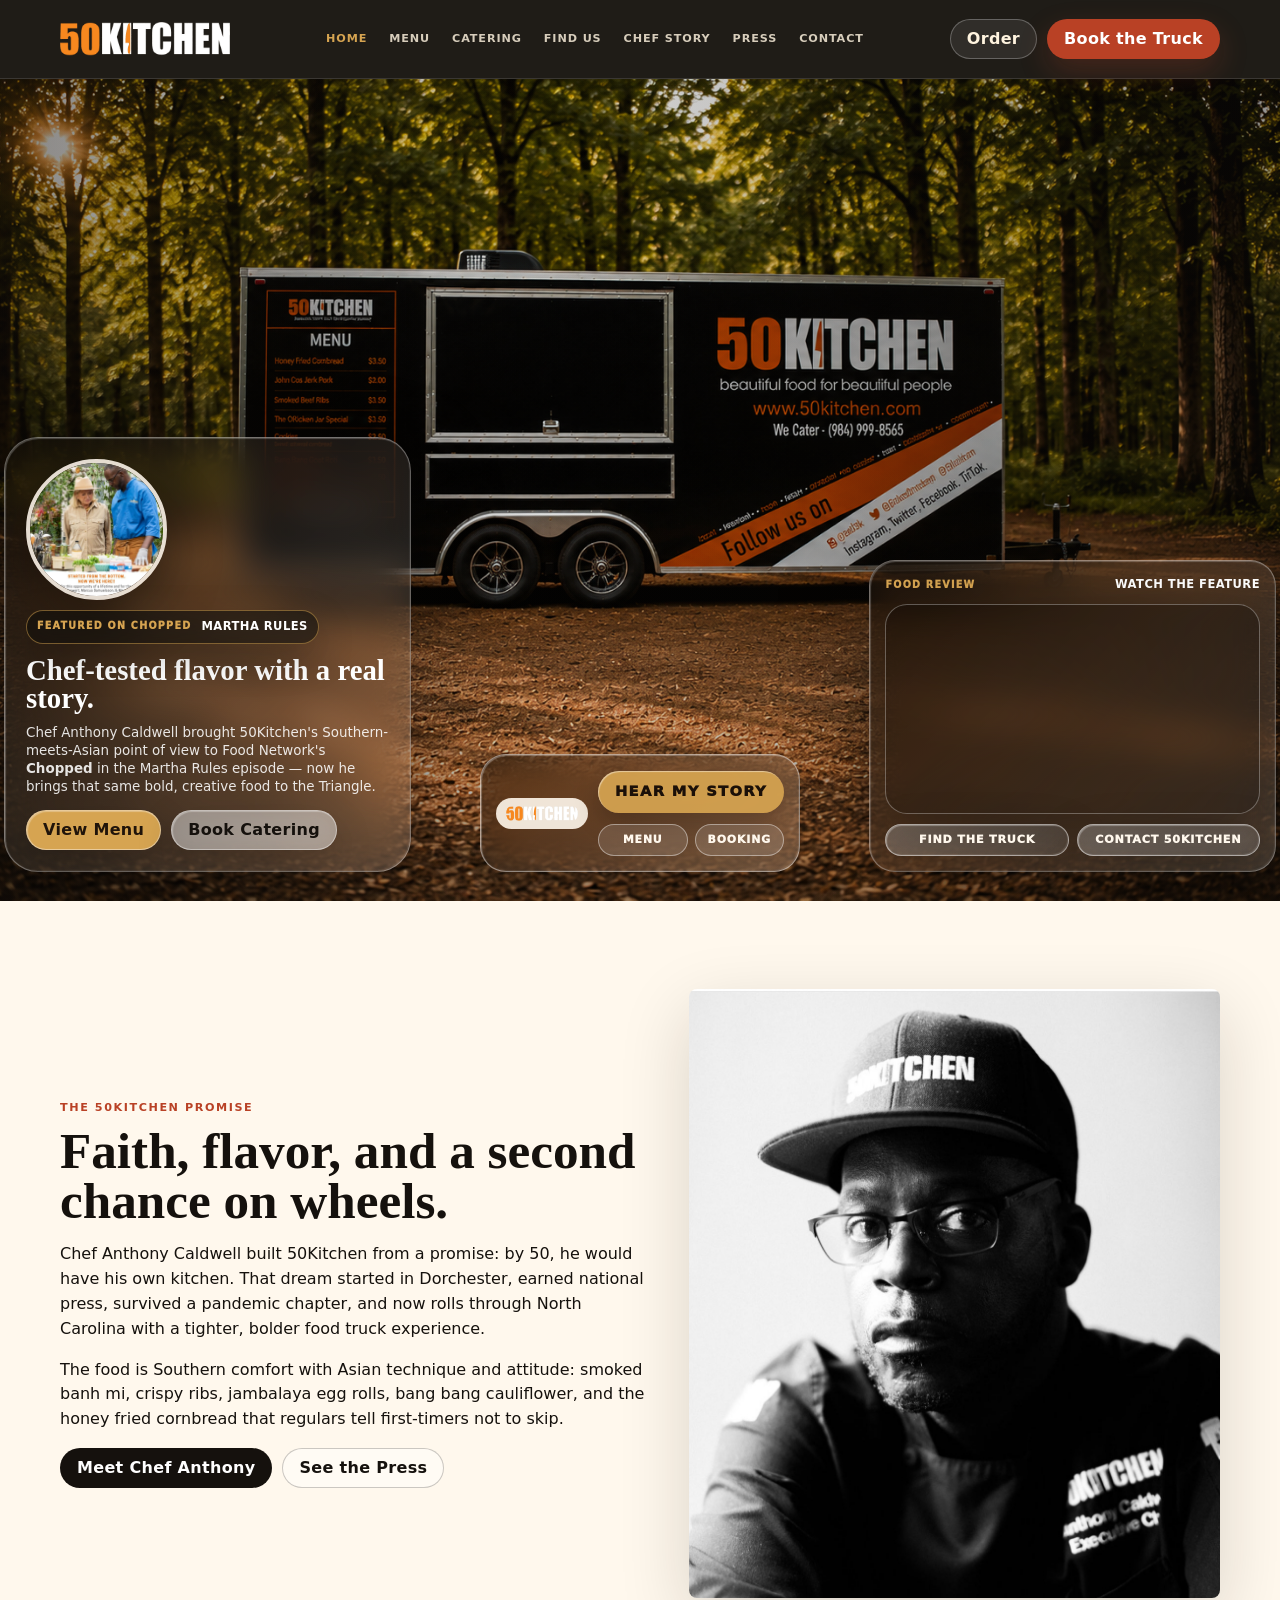
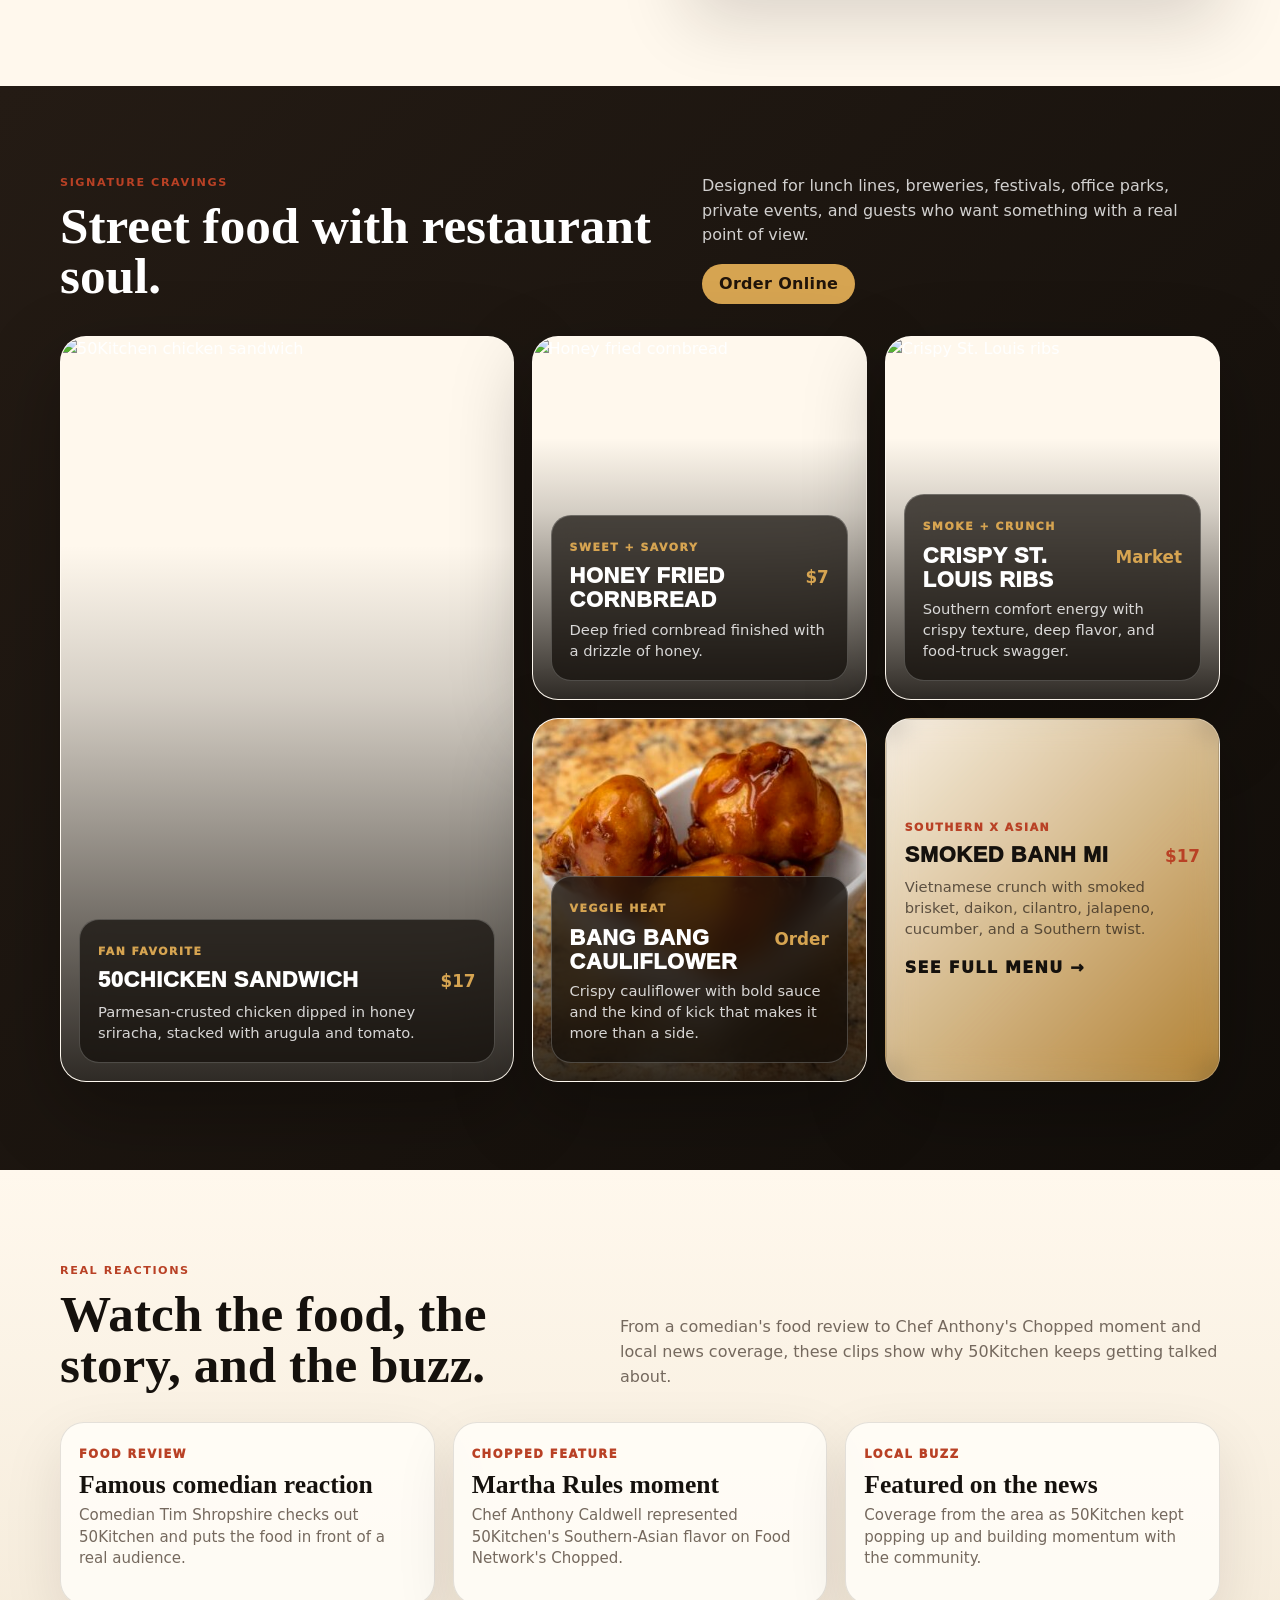
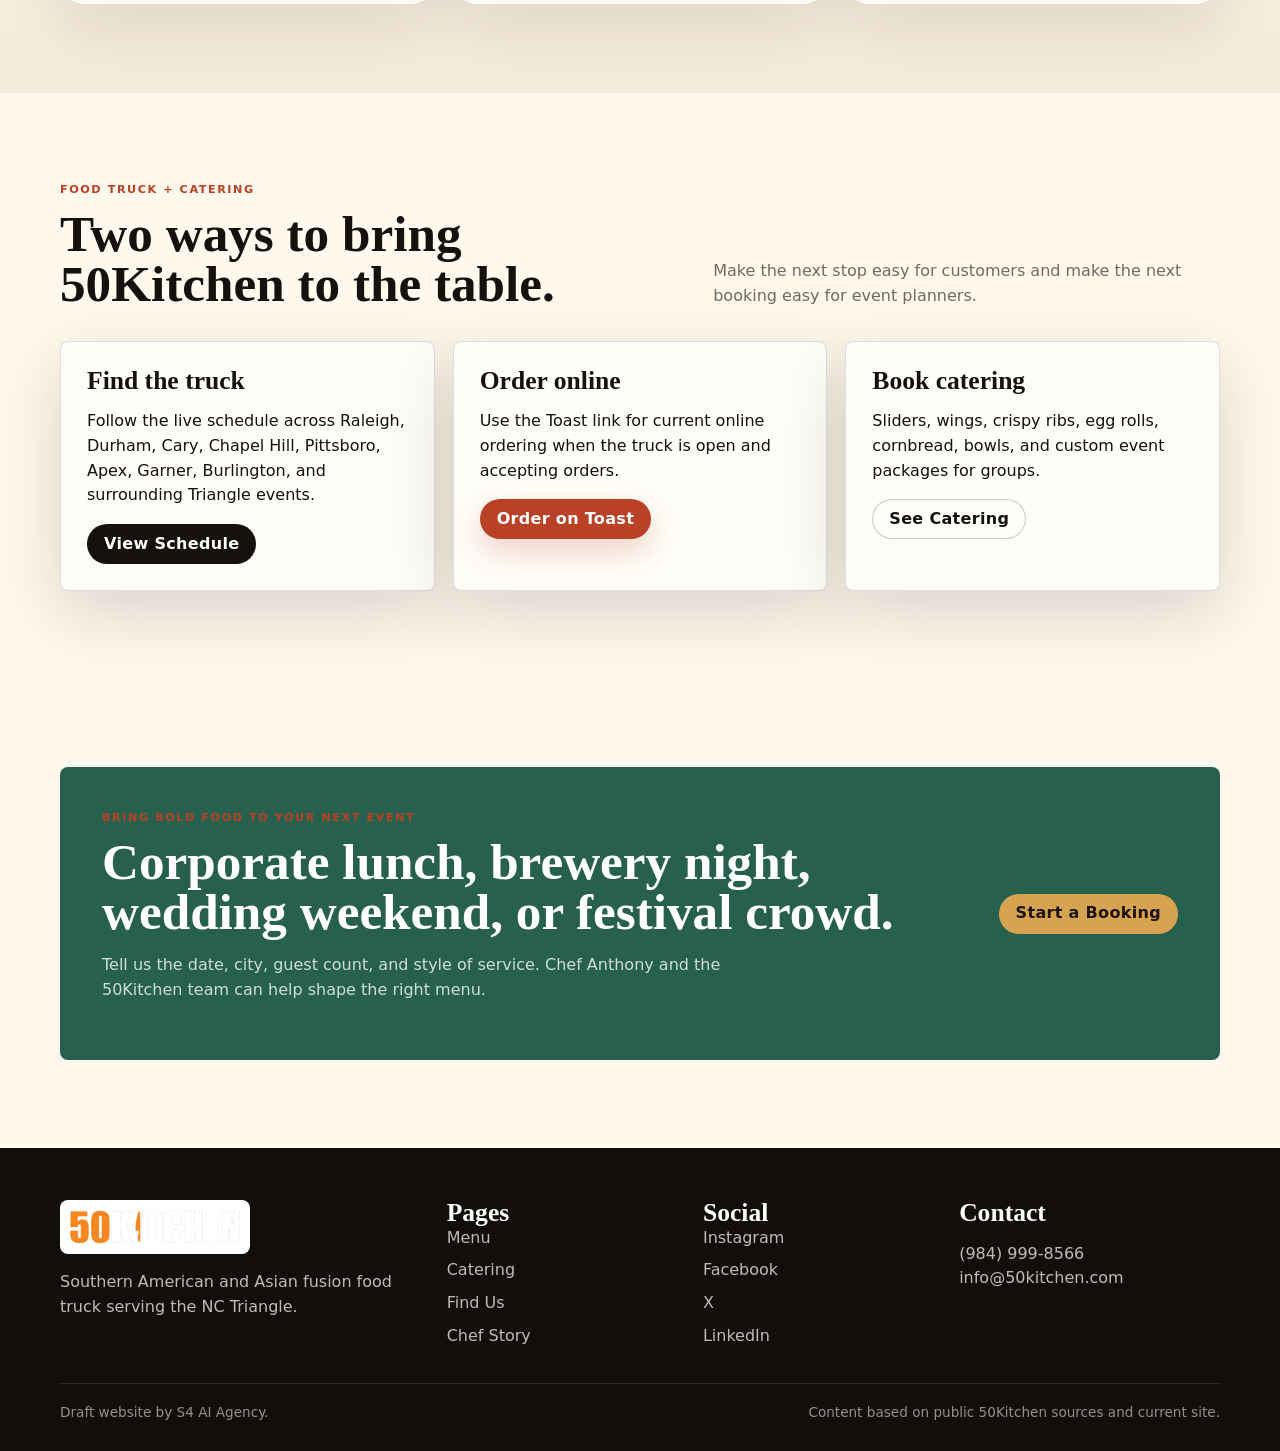
==== index.html @ 6ccd5f6b "Redesign 50Kitchen menu showcase" ====
<!doctype html>
<html lang="en">
<head>
  <meta charset="utf-8">
  <meta name="viewport" content="width=device-width, initial-scale=1">
  <title>50Kitchen | Southern Asian Fusion Food Truck in the Triangle</title>
  <meta name="description" content="50Kitchen is Chef Anthony Caldwell's Southern American and Asian fusion food truck serving the NC Triangle with bold street food, catering, and a story of second chances.">
  <link rel="stylesheet" href="styles.css">
</head>
<body>
  <header class="site-header"><div class="nav-inner"><a class="brand" href="index.html"><img src="assets/50kitchen-logo.png" alt="50Kitchen"></a><button class="mobile-toggle" aria-expanded="false">Menu</button><nav class="nav-links"><a class="active" href="index.html">Home</a><a href="menu.html">Menu</a><a href="catering.html">Catering</a><a href="schedule.html">Find Us</a><a href="about.html">Chef Story</a><a href="press.html">Press</a><a href="contact.html">Contact</a></nav><div class="nav-actions"><a class="btn btn-ghost" href="https://order.toasttab.com/online/50k-new-3108-glenn-rd">Order</a><a class="btn btn-primary" href="contact.html">Book the Truck</a></div></div></header>

  <main>
    <section class="hero hero-photo" aria-label="50Kitchen hero">
      <div class="hero-inner hero-photo-inner hero-editorial">
        <div class="hero-story-card hero-popup-trigger" data-open-modal="storyModal" role="button" tabindex="0" aria-label="Open Chef Anthony story">
          <img class="hero-circle-img" src="assets/chef-circle-feature.jpeg" alt="Chef Anthony Caldwell of 50Kitchen">
          <div class="chopped-feature"><span>Featured on Chopped</span><strong>Martha Rules</strong></div>
          <h1>Chef-tested flavor with a real story.</h1>
          <p class="hero-copy">Chef Anthony Caldwell brought 50Kitchen's Southern-meets-Asian point of view to Food Network's <strong>Chopped</strong> in the Martha Rules episode — now he brings that same bold, creative food to the Triangle.</p>
          <div class="hero-actions hero-story-actions"><a class="btn btn-gold" href="menu.html">View Menu</a><a class="btn btn-ghost hero-ghost" href="catering.html">Book Catering</a></div>
        </div>
        <div class="hero-video-card hero-popup-trigger" data-open-modal="videoModal" role="button" tabindex="0" aria-label="Open food review video">
          <div class="video-label"><span>Food review</span><strong>Watch the feature</strong></div>
          <div class="video-frame">
            <iframe src="https://www.facebook.com/plugins/video.php?height=314&href=https%3A%2F%2Fwww.facebook.com%2F50kitchen%2Fvideos%2F680144074672630%2F&show_text=false&width=560&t=0" width="560" height="314" style="border:none;overflow:hidden" scrolling="no" frameborder="0" allowfullscreen="true" allow="autoplay; clipboard-write; encrypted-media; picture-in-picture; web-share" allowFullScreen="true" title="50Kitchen food review video"></iframe>
          </div>
          <div class="hero-video-actions"><a class="hero-glass-chip" href="schedule.html">Find the Truck</a><a class="hero-glass-chip" href="contact.html">Contact 50Kitchen</a></div>
        </div>
        <div class="hero-center-cta hero-popup-trigger" data-open-modal="quickModal" role="button" tabindex="0" aria-label="Open quick actions">
          <img src="assets/50kitchen-logo.png" alt="50Kitchen logo">
          <a class="hero-center-main" href="#faith-flavor">Hear My Story</a>
          <div class="hero-center-links">
            <a href="menu.html">Menu</a>
            <a href="catering.html">Booking</a>
          </div>
        </div>
        <div class="mobile-pill-stack" aria-label="Mobile hero actions">
          <button class="mobile-story-trigger mobile-pop-trigger" data-open-modal="storyModal" type="button" aria-haspopup="dialog">
            <img src="assets/chef-circle-feature.jpeg" alt="Chef Anthony Caldwell">
            <span>Featured on Chopped</span>
            <strong>Tap to open story</strong>
          </button>
          <button class="mobile-pop-trigger mobile-video-trigger" data-open-modal="videoModal" type="button" aria-haspopup="dialog">
            <span>Food Review</span>
            <strong>Tap to watch</strong>
          </button>
          <button class="mobile-pop-trigger mobile-quick-trigger" data-open-modal="quickModal" type="button" aria-haspopup="dialog">
            <img src="assets/50kitchen-logo.png" alt="50Kitchen logo">
            <span>Quick Actions</span>
            <strong>Menu · Booking · Story</strong>
          </button>
        </div>
      </div>
    </section>

    <dialog class="story-modal" id="storyModal">
      <div class="story-modal-card">
        <button class="story-modal-close" id="storyModalClose" type="button" aria-label="Close story">×</button>
        <img src="assets/chef-circle-feature.jpeg" alt="Chef Anthony Caldwell of 50Kitchen">
        <div class="chopped-feature"><span>Featured on Chopped</span><strong>Martha Rules</strong></div>
        <h2>Chef-tested flavor with a real story.</h2>
        <p>Chef Anthony Caldwell brought 50Kitchen's Southern-meets-Asian point of view to Food Network's <strong>Chopped</strong> in the Martha Rules episode — now he brings that same bold, creative food to the Triangle.</p>
        <div class="story-modal-actions"><a class="btn btn-gold" href="menu.html">View Menu</a><a class="btn btn-dark" href="catering.html">Book Catering</a></div>
      </div>
    </dialog>

    <dialog class="story-modal feature-modal" id="videoModal">
      <div class="story-modal-card feature-modal-card video-modal-card">
        <button class="story-modal-close" type="button" data-close-modal aria-label="Close video">×</button>
        <div class="chopped-feature"><span>Food review</span><strong>Watch the feature</strong></div>
        <h2>See the food in motion.</h2>
        <p>Open the 50Kitchen food review in a larger view, then jump straight to the truck schedule or contact page when you're ready.</p>
        <div class="video-frame modal-video-frame">
          <iframe src="https://www.facebook.com/plugins/video.php?height=314&href=https%3A%2F%2Fwww.facebook.com%2F50kitchen%2Fvideos%2F680144074672630%2F&show_text=false&width=560&t=0" width="560" height="314" style="border:none;overflow:hidden" scrolling="no" frameborder="0" allowfullscreen="true" allow="autoplay; clipboard-write; encrypted-media; picture-in-picture; web-share" allowFullScreen="true" title="50Kitchen food review video larger view"></iframe>
        </div>
        <div class="story-modal-actions"><a class="btn btn-gold" href="schedule.html">Find the Truck</a><a class="btn btn-dark" href="contact.html">Contact 50Kitchen</a></div>
      </div>
    </dialog>

    <dialog class="story-modal feature-modal" id="quickModal">
      <div class="story-modal-card feature-modal-card quick-modal-card">
        <button class="story-modal-close" type="button" data-close-modal aria-label="Close quick actions">×</button>
        <img class="modal-logo" src="assets/50kitchen-logo.png" alt="50Kitchen logo">
        <div class="chopped-feature"><span>Start here</span><strong>Choose your lane</strong></div>
        <h2>What do you want next?</h2>
        <p>Read Chef Anthony's story, browse the menu, or start a booking request for your next event.</p>
        <div class="quick-modal-grid">
          <a class="btn btn-gold" href="#faith-flavor">Hear My Story</a>
          <a class="btn btn-dark" href="menu.html">View Menu</a>
          <a class="btn btn-primary" href="catering.html">Book Catering</a>
        </div>
      </div>
    </dialog>

    <section id="faith-flavor"><div class="section-inner grid-2">
      <div>
        <div class="section-kicker">The 50Kitchen promise</div>
        <h2>Faith, flavor, and a second chance on wheels.</h2>
        <p>Chef Anthony Caldwell built 50Kitchen from a promise: by 50, he would have his own kitchen. That dream started in Dorchester, earned national press, survived a pandemic chapter, and now rolls through North Carolina with a tighter, bolder food truck experience.</p>
        <p>The food is Southern comfort with Asian technique and attitude: smoked banh mi, crispy ribs, jambalaya egg rolls, bang bang cauliflower, and the honey fried cornbread that regulars tell first-timers not to skip.</p>
        <div class="hero-actions"><a class="btn btn-dark" href="about.html">Meet Chef Anthony</a><a class="btn btn-ghost" href="press.html">See the Press</a></div>
      </div>
      <img class="feature-img" src="assets/chef-anthony-instagram.jpg" alt="Chef Anthony Caldwell of 50Kitchen">
    </div></section>

    <section class="band menu-showcase-section"><div class="section-inner">
      <div class="section-head menu-showcase-head">
        <div>
          <div class="section-kicker">Signature cravings</div>
          <h2>Street food with restaurant soul.</h2>
        </div>
        <div class="menu-showcase-intro">
          <p>Designed for lunch lines, breweries, festivals, office parks, private events, and guests who want something with a real point of view.</p>
          <a class="btn btn-gold" href="https://order.toasttab.com/online/50k-new-3108-glenn-rd" target="_blank" rel="noopener">Order Online</a>
        </div>
      </div>
      <div class="featured-menu-grid">
        <article class="featured-menu-card large">
          <img src="assets/hero-food-sandwich.jpg" alt="50Kitchen chicken sandwich">
          <div class="featured-menu-copy"><span class="menu-tag">Fan favorite</span><header><h3>50Chicken Sandwich</h3><strong>$17</strong></header><p>Parmesan-crusted chicken dipped in honey sriracha, stacked with arugula and tomato.</p></div>
        </article>
        <article class="featured-menu-card">
          <img src="assets/hero-food-cornbread.jpg" alt="Honey fried cornbread">
          <div class="featured-menu-copy"><span class="menu-tag">Sweet + savory</span><header><h3>Honey Fried Cornbread</h3><strong>$7</strong></header><p>Deep fried cornbread finished with a drizzle of honey.</p></div>
        </article>
        <article class="featured-menu-card">
          <img src="assets/hero-ribs-real.jpg" alt="Crispy St. Louis ribs">
          <div class="featured-menu-copy"><span class="menu-tag">Smoke + crunch</span><header><h3>Crispy St. Louis Ribs</h3><strong>Market</strong></header><p>Southern comfort energy with crispy texture, deep flavor, and food-truck swagger.</p></div>
        </article>
        <article class="featured-menu-card">
          <img src="assets/bang-bang-cauliflower.jpg" alt="Bang bang cauliflower">
          <div class="featured-menu-copy"><span class="menu-tag">Veggie heat</span><header><h3>Bang Bang Cauliflower</h3><strong>Order</strong></header><p>Crispy cauliflower with bold sauce and the kind of kick that makes it more than a side.</p></div>
        </article>
        <article class="featured-menu-card text-only">
          <div class="featured-menu-copy"><span class="menu-tag">Southern x Asian</span><header><h3>Smoked Banh Mi</h3><strong>$17</strong></header><p>Vietnamese crunch with smoked brisket, daikon, cilantro, jalapeno, cucumber, and a Southern twist.</p><a href="menu.html">See full menu →</a></div>
        </article>
      </div>
    </div></section>

    <section class="social-proof-section">
      <div class="section-inner">
        <div class="section-head social-proof-head">
          <div>
            <div class="section-kicker">Real reactions</div>
            <h2>Watch the food, the story, and the buzz.</h2>
          </div>
          <p>From a comedian's food review to Chef Anthony's Chopped moment and local news coverage, these clips show why 50Kitchen keeps getting talked about.</p>
        </div>
        <div class="social-reel-grid">
          <article class="social-reel-card">
            <div class="social-reel-copy"><span>Food review</span><h3>Famous comedian reaction</h3><p>Comedian Tim Shropshire checks out 50Kitchen and puts the food in front of a real audience.</p></div>
            <blockquote class="instagram-media" data-instgrm-captioned data-instgrm-permalink="https://www.instagram.com/reel/DMTr34sxF0T/?utm_source=ig_embed&amp;utm_campaign=loading" data-instgrm-version="14"></blockquote>
          </article>
          <article class="social-reel-card">
            <div class="social-reel-copy"><span>Chopped feature</span><h3>Martha Rules moment</h3><p>Chef Anthony Caldwell represented 50Kitchen's Southern-Asian flavor on Food Network's Chopped.</p></div>
            <blockquote class="instagram-media" data-instgrm-captioned data-instgrm-permalink="https://www.instagram.com/p/COdR4LILily/?utm_source=ig_embed&amp;utm_campaign=loading" data-instgrm-version="14"></blockquote>
          </article>
          <article class="social-reel-card">
            <div class="social-reel-copy"><span>Local buzz</span><h3>Featured on the news</h3><p>Coverage from the area as 50Kitchen kept popping up and building momentum with the community.</p></div>
            <blockquote class="instagram-media" data-instgrm-captioned data-instgrm-permalink="https://www.instagram.com/p/CtKIiAAIPRr/?utm_source=ig_embed&amp;utm_campaign=loading" data-instgrm-version="14"></blockquote>
          </article>
        </div>
      </div>
    </section>

    <section><div class="section-inner">
      <div class="section-head"><div><div class="section-kicker">Food truck + catering</div><h2>Two ways to bring 50Kitchen to the table.</h2></div><p>Make the next stop easy for customers and make the next booking easy for event planners.</p></div>
      <div class="grid-3">
        <article class="card"><div class="card-pad"><h3>Find the truck</h3><p>Follow the live schedule across Raleigh, Durham, Cary, Chapel Hill, Pittsboro, Apex, Garner, Burlington, and surrounding Triangle events.</p><a class="btn btn-dark" href="schedule.html">View Schedule</a></div></article>
        <article class="card"><div class="card-pad"><h3>Order online</h3><p>Use the Toast link for current online ordering when the truck is open and accepting orders.</p><a class="btn btn-primary" href="https://order.toasttab.com/online/50k-new-3108-glenn-rd">Order on Toast</a></div></article>
        <article class="card"><div class="card-pad"><h3>Book catering</h3><p>Sliders, wings, crispy ribs, egg rolls, cornbread, bowls, and custom event packages for groups.</p><a class="btn btn-ghost" href="catering.html">See Catering</a></div></article>
      </div>
    </div></section>

    <section><div class="section-inner cta"><div><div class="section-kicker">Bring bold food to your next event</div><h2>Corporate lunch, brewery night, wedding weekend, or festival crowd.</h2><p>Tell us the date, city, guest count, and style of service. Chef Anthony and the 50Kitchen team can help shape the right menu.</p></div><a class="btn btn-gold" href="contact.html">Start a Booking</a></div></section>
  </main>

  <footer class="site-footer"><div class="section-inner footer-grid"><div><img class="footer-logo" src="assets/50kitchen-logo.png" alt="50Kitchen"><p>Southern American and Asian fusion food truck serving the NC Triangle.</p></div><div><h3>Pages</h3><div class="footer-links"><a href="menu.html">Menu</a><a href="catering.html">Catering</a><a href="schedule.html">Find Us</a><a href="about.html">Chef Story</a></div></div><div><h3>Social</h3><div class="footer-links"><a href="https://www.instagram.com/chef_50/">Instagram</a><a href="https://www.facebook.com/50kitchen/">Facebook</a><a href="https://x.com/50Kitchen">X</a><a href="https://www.linkedin.com/company/50kitchen/">LinkedIn</a></div></div><div><h3>Contact</h3><p><a href="tel:+19849998566">(984) 999-8566</a><br><a href="mailto:info@50kitchen.com">info@50kitchen.com</a></p></div></div><div class="section-inner subfooter"><span>Draft website by S4 AI Agency.</span><span>Content based on public 50Kitchen sources and current site.</span></div></footer>
  <script async src="//www.instagram.com/embed.js"></script>
  <script src="script.js"></script>
</body>
</html>
---- styles.css ----
* { box-sizing: border-box; }
:root {
  --ink: #15110d;
  --charcoal: #241b14;
  --cream: #fff8ed;
  --paper: #fffdf8;
  --gold: #d6a451;
  --ember: #b94125;
  --herb: #27614e;
  --smoke: #75695e;
  --line: rgba(36, 27, 20, .14);
  --shadow: 0 22px 70px rgba(25, 18, 10, .16);
}
html { scroll-behavior: smooth; }
body {
  margin: 0;
  font-family: Inter, ui-sans-serif, system-ui, -apple-system, BlinkMacSystemFont, "Segoe UI", sans-serif;
  color: var(--ink);
  background: var(--cream);
  line-height: 1.55;
}
a { color: inherit; text-decoration: none; }
img { max-width: 100%; display: block; }
.topbar {
  background: var(--ink);
  color: #fff4df;
  font-size: .84rem;
  letter-spacing: .01em;
}
.topbar-inner, .nav-inner, .section-inner { width: min(1160px, calc(100% - 32px)); margin: 0 auto; }
.topbar-inner { display: flex; align-items: center; justify-content: space-between; gap: 16px; padding: 9px 0; }
.topbar a { color: #fff4df; opacity: .92; }
.socials { display: flex; gap: 14px; flex-wrap: wrap; }
.site-header {
  position: sticky;
  top: 0;
  z-index: 40;
  background: rgba(18, 14, 10, .94);
  backdrop-filter: blur(16px);
  border-bottom: 1px solid rgba(255,255,255,.12);
}
.nav-inner { height: 78px; display: flex; align-items: center; justify-content: space-between; gap: 24px; }
.brand { display: flex; align-items: center; gap: 12px; min-width: 180px; }
.brand img { width: 170px; height: auto; }
.nav-links { display: flex; align-items: center; gap: 22px; font-weight: 800; text-transform: uppercase; font-size: .7rem; letter-spacing: .08em; }
.nav-links a { color: #fff4df; opacity: .82; }
.nav-links a.active, .nav-links a:hover { opacity: 1; color: var(--gold); }
.site-header .btn-ghost { border-color: rgba(255,255,255,.26); color: #fff4df; background: rgba(255,255,255,.08); }
.nav-actions { display: flex; gap: 10px; align-items: center; }
.btn {
  display: inline-flex;
  align-items: center;
  justify-content: center;
  min-height: 40px;
  padding: 0 16px;
  border-radius: 999px;
  border: 1px solid transparent;
  font-weight: 900;
  letter-spacing: .02em;
  cursor: pointer;
  transition: transform .18s ease, background .18s ease, border-color .18s ease;
}
.btn:hover { transform: translateY(-1px); }
.btn-primary { background: var(--ember); color: white; box-shadow: 0 12px 30px rgba(185,65,37,.24); }
.btn-dark { background: var(--ink); color: white; }
.btn-ghost { border-color: rgba(21,17,13,.22); color: var(--ink); background: rgba(255,255,255,.42); }
.btn-gold { background: var(--gold); color: #20140a; }
.mobile-toggle { display: none; border: 1px solid var(--line); background: var(--paper); border-radius: 999px; padding: 10px 12px; font-weight: 900; }
.hero {
  height: calc(100svh - 78px);
  min-height: 640px;
  display: grid;
  align-items: stretch;
  position: relative;
  overflow: hidden;
  background: #120e0a;
  color: white;
}
.hero-photo::before {
  content: "";
  position: absolute;
  inset: 0;
  background: url('assets/hero-main-chatgpt.png') center center / cover no-repeat;
  filter: saturate(1.06) contrast(1.01) brightness(1.08);
}
.hero-photo::after {
  content: "";
  position: absolute;
  inset: 0;
  background:
    linear-gradient(90deg, rgba(18,14,10,.48) 0%, rgba(18,14,10,.12) 43%, rgba(18,14,10,.42) 100%),
    linear-gradient(180deg, rgba(18,14,10,.06) 0%, rgba(18,14,10,0) 42%, rgba(18,14,10,.10) 100%);
  pointer-events: none;
}
.hero-inner {
  width: min(1560px, calc(100% - 8px));
  margin: 0 auto;
  position: relative;
  z-index: 2;
}
.hero-photo-inner {
  height: calc(100svh - 78px);
  min-height: 640px;
  padding: clamp(14px, 2vh, 24px) 0 clamp(96px, 13vh, 150px);
}
.hero-editorial {
  display: grid;
  grid-template-columns: minmax(330px, 430px) minmax(280px, 360px) minmax(330px, 430px);
  grid-template-areas: "story center video";
  align-items: end;
  justify-content: center;
  gap: clamp(24px, 4vw, 64px);
}
.hero-popup-trigger { cursor: pointer; }
.hero-popup-trigger:focus-visible {
  outline: 3px solid rgba(214,164,81,.95);
  outline-offset: 5px;
}
.hero-story-card,
.hero-video-card {
  border: 1px solid rgba(255,255,255,.34);
  background: linear-gradient(135deg, rgba(18,14,10,.58), rgba(255,255,255,.16));
  box-shadow: 0 32px 90px rgba(0,0,0,.42), inset 1px 1px 1px rgba(255,255,255,.24), inset -1px -1px 1px rgba(255,255,255,.08);
  backdrop-filter: blur(18px) saturate(1.28);
  -webkit-backdrop-filter: blur(18px) saturate(1.28);
}
.hero-story-card {
  padding: clamp(15px, 1.8vw, 21px);
  border-radius: 34px;
  grid-area: story;
  max-width: 410px;
  width: 100%;
  justify-self: center;
  transform: none;
}
.hero-circle-img {
  width: clamp(126px, 11vw, 168px);
  height: clamp(126px, 11vw, 168px);
  object-fit: cover;
  border-radius: 999px;
  border: 4px solid rgba(255,248,237,.88);
  box-shadow: 0 20px 54px rgba(0,0,0,.42);
  margin-bottom: 10px;
}
.chopped-feature {
  display: inline-flex;
  align-items: center;
  gap: 10px;
  margin-bottom: 12px;
  padding: 7px 10px;
  border: 1px solid rgba(214,164,81,.5);
  border-radius: 999px;
  background: rgba(18,14,10,.58);
  color: #fff4df;
  box-shadow: 0 14px 38px rgba(0,0,0,.22);
  backdrop-filter: blur(12px);
}
.chopped-feature span,
.video-label span {
  color: var(--gold);
  font-size: .6rem;
  font-weight: 950;
  letter-spacing: .13em;
  text-transform: uppercase;
}
.chopped-feature strong,
.video-label strong {
  color: white;
  font-size: .72rem;
  letter-spacing: .04em;
  text-transform: uppercase;
}
.hero-story-card h1 {
  font-size: clamp(1.55rem, 2.25vw, 2.35rem);
  max-width: 410px;
  margin: 0;
}
.hero-copy {
  max-width: 400px;
  color: rgba(255,255,255,.88);
  font-size: clamp(.84rem, .92vw, .94rem);
  line-height: 1.34;
  margin: 12px 0 14px;
}
.hero-actions { display: flex; gap: 10px; flex-wrap: wrap; }
.hero-story-actions .btn {
  border-color: rgba(255,255,255,.42);
  box-shadow: 0 14px 36px rgba(0,0,0,.24), inset 1px 1px 1px rgba(255,255,255,.30);
  backdrop-filter: blur(12px);
}
.hero-video-card {
  padding: clamp(10px, 1.4vw, 15px);
  border-radius: 26px;
  grid-area: video;
  width: 100%;
  justify-self: center;
  transform: none;
}
.video-label {
  display: flex;
  align-items: center;
  justify-content: space-between;
  gap: 12px;
  margin-bottom: 10px;
}
.video-frame {
  position: relative;
  width: 100%;
  aspect-ratio: 560 / 314;
  overflow: hidden;
  border-radius: 22px;
  border: 1px solid rgba(255,255,255,.30);
  background: rgba(0,0,0,.28);
  box-shadow: 0 22px 60px rgba(0,0,0,.34);
}
.video-frame iframe {
  position: absolute;
  inset: 0;
  width: 100%;
  height: 100%;
}
.hero-video-actions {
  display: grid;
  grid-template-columns: 1fr 1fr;
  gap: 8px;
  margin-top: 10px;
}
.hero-glass-chip {
  position: relative;
  overflow: hidden;
  display: inline-flex;
  align-items: center;
  justify-content: center;
  min-height: 32px;
  padding: 0 13px;
  border: 1px solid rgba(255,255,255,.50);
  border-radius: 999px;
  color: #fff8ed;
  text-align: center;
  text-transform: uppercase;
  font-size: .7rem;
  font-weight: 950;
  letter-spacing: .07em;
  background: linear-gradient(135deg, rgba(255,255,255,.22), rgba(255,255,255,.08));
  box-shadow: 0 18px 48px rgba(0,0,0,.25), inset 1px 1px 1px rgba(255,255,255,.32), inset -1px -1px 1px rgba(255,255,255,.10);
  backdrop-filter: blur(14px) saturate(1.25);
  -webkit-backdrop-filter: blur(14px) saturate(1.25);
}
.hero-glass-chip:hover,
.hero-story-actions .btn:hover { transform: translateY(-2px) scale(1.01); }
.hero-center-cta {
  position: relative;
  grid-area: center;
  left: auto;
  bottom: auto;
  z-index: 4;
  transform: none;
  align-self: end;
  justify-self: center;
  width: min(320px, 100%);
  min-height: 118px;
  padding: 13px 15px 12px;
  border: 1px solid rgba(255,255,255,.46);
  border-radius: 26px;
  display: grid;
  grid-template-columns: 92px 1fr;
  grid-template-areas: "logo main" "logo links";
  align-items: center;
  gap: 6px 10px;
  background: linear-gradient(135deg, rgba(18,14,10,.52), rgba(255,255,255,.18));
  box-shadow: 0 24px 70px rgba(0,0,0,.36), inset 1px 1px 1px rgba(255,255,255,.30), inset -1px -1px 1px rgba(255,255,255,.10);
  backdrop-filter: blur(16px) saturate(1.28);
  -webkit-backdrop-filter: blur(16px) saturate(1.28);
}
.hero-center-cta img {
  grid-area: logo;
  width: 92px;
  height: auto;
  padding: 8px 10px;
  border-radius: 999px;
  background: rgba(255,248,237,.90);
}
.hero-center-main {
  grid-area: main;
  display: inline-flex;
  align-items: center;
  justify-content: center;
  min-height: 42px;
  border-radius: 999px;
  color: #1b1008;
  background: rgba(214,164,81,.92);
  font-size: .92rem;
  font-weight: 950;
  letter-spacing: .09em;
  text-transform: uppercase;
  box-shadow: inset 1px 1px 1px rgba(255,255,255,.46), 0 10px 26px rgba(0,0,0,.20);
}
.hero-center-links {
  grid-area: links;
  display: grid;
  grid-template-columns: 1fr 1fr;
  gap: 7px;
}
.hero-center-links a {
  min-height: 32px;
  display: inline-flex;
  align-items: center;
  justify-content: center;
  border: 1px solid rgba(255,255,255,.42);
  border-radius: 999px;
  color: #fff8ed;
  background: rgba(255,255,255,.13);
  font-size: .68rem;
  font-weight: 950;
  letter-spacing: .08em;
  text-transform: uppercase;
}
.hero-center-main:hover,
.hero-center-links a:hover { transform: translateY(-1px); }
#faith-flavor { scroll-margin-top: 88px; }
.eyebrow { text-transform: uppercase; letter-spacing: .13em; font-weight: 900; color: var(--gold); font-size: .6rem; }
h1, h2, h3 { font-family: Georgia, "Times New Roman", serif; line-height: .98; margin: 0; color: inherit; letter-spacing: 0; }
h1 { font-size: clamp(2.65rem, 4vw, 4.15rem); max-width: 430px; margin-top: 12px; }
h2 { font-size: clamp(2.2rem, 4vw, 4.7rem); }
h3 { font-size: clamp(1.35rem, 2vw, 2rem); }
section { padding: 88px 0; }
.section-kicker { color: var(--ember); text-transform: uppercase; font-weight: 900; letter-spacing: .14em; font-size: .7rem; margin-bottom: 10px; }
.section-head { display: flex; align-items: end; justify-content: space-between; gap: 28px; margin-bottom: 32px; }
.section-head p { max-width: 540px; color: var(--smoke); margin: 0; }
.grid-2 { display: grid; grid-template-columns: 1.05fr .95fr; gap: 42px; align-items: center; }
.grid-3 { display: grid; grid-template-columns: repeat(3, minmax(0, 1fr)); gap: 18px; }
.card { background: var(--paper); border: 1px solid var(--line); border-radius: 8px; box-shadow: var(--shadow); overflow: hidden; }
.card-pad { padding: 26px; }
.story-card { background: var(--ink); color: white; padding: 38px; border-radius: 8px; position: relative; overflow: hidden; }
.story-card p { color: rgba(255,255,255,.78); }
.stat-row { display: grid; grid-template-columns: repeat(3, 1fr); border-top: 1px solid rgba(255,255,255,.14); margin-top: 28px; padding-top: 22px; gap: 18px; }
.stat strong { display: block; color: var(--gold); font-size: 1.7rem; font-family: Georgia, serif; }
.feature-img { min-height: 440px; object-fit: cover; border-radius: 8px; width: 100%; box-shadow: var(--shadow); }
.menu-grid { display: grid; grid-template-columns: repeat(2, minmax(0, 1fr)); gap: 14px; }
.menu-item { background: var(--paper); border: 1px solid var(--line); border-radius: 8px; padding: 20px; display: grid; gap: 8px; }
.menu-item header { display: flex; justify-content: space-between; gap: 14px; align-items: baseline; }
.menu-item h3 { font-family: Inter, sans-serif; font-size: 1.05rem; line-height: 1.2; font-weight: 950; text-transform: uppercase; letter-spacing: .03em; }
.price { color: var(--ember); font-weight: 950; white-space: nowrap; }
.menu-item p { margin: 0; color: var(--smoke); }
.allergens { font-size: .7rem; color: #8d8175; }
.band { background: var(--charcoal); color: white; position: relative; overflow: hidden; }
.band p { color: rgba(255,255,255,.74); }
.press-strip { display: flex; gap: 12px; flex-wrap: wrap; margin-top: 20px; }
.press-pill { border: 1px solid rgba(255,255,255,.18); color: white; padding: 10px 14px; border-radius: 999px; font-weight: 900; font-size: .82rem; background: rgba(255,255,255,.06); }
.timeline { display: grid; gap: 14px; }
.stop { display: grid; grid-template-columns: 110px 1fr; gap: 18px; padding: 18px; border: 1px solid var(--line); border-radius: 8px; background: var(--paper); }
.stop-date { font-weight: 950; color: var(--ember); text-transform: uppercase; }
.stop h3 { font-family: Inter, sans-serif; font-size: 1.05rem; line-height: 1.2; margin-bottom: 5px; }
.stop p { margin: 0; color: var(--smoke); }
.cta { background: var(--herb); color: white; border-radius: 8px; padding: 42px; display: grid; grid-template-columns: 1fr auto; gap: 24px; align-items: center; }
.cta p { color: rgba(255,255,255,.78); max-width: 620px; }
.review { padding: 24px; background: var(--paper); border: 1px solid var(--line); border-radius: 8px; }
.review p { color: var(--smoke); margin-top: 0; }
.page-hero { padding: 90px 0 70px; background: var(--ink); color: white; }
.page-hero .section-inner { display: grid; gap: 18px; }
.page-hero p { color: rgba(255,255,255,.74); max-width: 760px; font-size: .92rem; }
.filter-tabs { display: flex; flex-wrap: wrap; gap: 10px; margin-bottom: 24px; }
.filter-tabs button { border: 1px solid var(--line); border-radius: 999px; padding: 10px 14px; background: var(--paper); font-weight: 900; cursor: pointer; }
.filter-tabs button.active { background: var(--ink); color: white; }
.form { display: grid; gap: 14px; }
.form input, .form textarea, .form select { width: 100%; border: 1px solid var(--line); background: white; min-height: 42px; border-radius: 8px; padding: 12px; font: inherit; }
.form textarea { min-height: 138px; }
.site-footer { background: #120e0a; color: white; padding: 52px 0 28px; }
.footer-grid { display: grid; grid-template-columns: 1.1fr .7fr .7fr .8fr; gap: 28px; }
.site-footer p, .site-footer a { color: rgba(255,255,255,.72); }
.footer-logo { width: 190px; background: white; padding: 10px; border-radius: 8px; }
.footer-links { display: grid; gap: 8px; }
.subfooter { border-top: 1px solid rgba(255,255,255,.12); margin-top: 34px; padding-top: 18px; color: rgba(255,255,255,.54); font-size: .85rem; display: flex; justify-content: space-between; gap: 16px; flex-wrap: wrap; }
.source-note { font-size: .82rem; color: var(--smoke); }
@media (max-width: 920px) {
  .topbar-inner { align-items: flex-start; flex-direction: column; }
  .nav-inner { height: auto; padding: 14px 0; align-items: flex-start; }
  .mobile-toggle { display: inline-flex; margin-left: auto; }
  .nav-links, .nav-actions { display: none; }
  .site-header.open .nav-inner { flex-wrap: wrap; }
  .site-header.open .nav-links, .site-header.open .nav-actions { display: flex; width: 100%; flex-direction: column; align-items: stretch; gap: 12px; }
  .hero, .hero-photo-inner { height: auto; min-height: calc(100svh - 78px); }
  .hero-editorial { grid-template-columns: 1fr; gap: 18px; }
  .hero-story-card, .hero-video-card { transform: none; justify-self: stretch; max-width: none; }
  .hero-proof, .grid-3, .grid-2, .footer-grid, .menu-grid { grid-template-columns: 1fr; }
  .section-head { display: grid; }
  .cta { grid-template-columns: 1fr; }
}
@media (max-width: 560px) {
  .brand img { width: 138px; }
  h1 { font-size: 3.25rem; }
  section { padding: 62px 0; }
  .hero, .hero-photo-inner { height: auto; min-height: calc(100svh - 78px); }
  .hero-photo-inner { padding: 18px 0 30px; }
  .hero-story-card { padding: 16px; border-radius: 24px; }
  .hero-circle-img { width: 96px; height: 96px; }
  .hero-story-card h1 { font-size: 2.05rem; }
  .hero-video-actions { grid-template-columns: 1fr; }
  .hero-center-cta { position: relative; left: auto; bottom: auto; transform: none; width: 100%; margin-top: 4px; }
  .proof-tile { padding: 12px; }
  .stop { grid-template-columns: 1fr; }
  .card-pad, .story-card, .cta { padding: 24px; }
}

.mobile-pill-stack { display: none; }
.mobile-story-trigger { display: none; }
.story-modal {
  width: min(92vw, 430px);
  border: 0;
  border-radius: 28px;
  padding: 0;
  background: transparent;
  color: var(--ink);
}
.story-modal::backdrop { background: rgba(18,14,10,.68); backdrop-filter: blur(5px); }
.story-modal-card {
  position: relative;
  padding: 22px;
  border-radius: 28px;
  background: var(--paper);
  box-shadow: 0 28px 90px rgba(0,0,0,.38);
  border: 1px solid rgba(36,27,20,.12);
}
.story-modal-card img {
  width: 138px;
  height: 138px;
  border-radius: 999px;
  object-fit: cover;
  margin: 0 auto 14px;
  border: 4px solid var(--gold);
}
.story-modal-card .chopped-feature { background: var(--ink); margin: 0 0 14px; }
.story-modal-card h2 { color: var(--ink); font-size: 2rem; margin-bottom: 12px; }
.story-modal-card p { color: var(--smoke); margin: 0 0 18px; }
.story-modal-close {
  position: absolute;
  right: 12px;
  top: 12px;
  width: 38px;
  height: 38px;
  border: 0;
  border-radius: 999px;
  background: var(--ink);
  color: white;
  font-size: 1.4rem;
  cursor: pointer;
}
.story-modal-actions { display: grid; grid-template-columns: 1fr 1fr; gap: 10px; }

@media (max-width: 720px) {
  .hero {
    min-height: calc(100svh - 72px);
    height: calc(100svh - 72px);
  }
  .hero-photo::before { background-image: url('mobile.png'); background-position: center center; }
  .hero-photo-inner {
    min-height: calc(100svh - 72px);
    height: calc(100svh - 72px);
    padding: 0;
    display: flex;
    align-items: center;
    justify-content: center;
  }
  .hero-editorial {
    display: flex;
    align-items: flex-end;
    justify-content: center;
  }
  .hero-story-card,
  .hero-video-card,
  .hero-center-cta { display: none !important; }
  .mobile-pill-stack {
    display: grid;
    gap: 10px;
    width: min(310px, calc(100vw - 42px));
    margin-top: 0;
    transform: translateY(-92px);
  }
  .mobile-pop-trigger {
    display: grid;
    justify-items: center;
    gap: 5px;
    width: 100%;
    padding: 13px 14px;
    border: 1px solid rgba(255,255,255,.50);
    border-radius: 24px;
    color: #fff8ed;
    background: linear-gradient(135deg, rgba(18,14,10,.54), rgba(255,255,255,.18));
    box-shadow: 0 18px 54px rgba(0,0,0,.34), inset 1px 1px 1px rgba(255,255,255,.28);
    backdrop-filter: blur(16px) saturate(1.25);
    -webkit-backdrop-filter: blur(16px) saturate(1.25);
    text-align: center;
    cursor: pointer;
  }
  .mobile-story-trigger img {
    width: 96px;
    height: 96px;
    object-fit: cover;
    border-radius: 999px;
    border: 3px solid rgba(255,248,237,.88);
    box-shadow: 0 14px 36px rgba(0,0,0,.32);
  }
  .mobile-quick-trigger img {
    width: 150px;
    height: auto;
    padding: 6px 10px;
    border-radius: 999px;
    background: rgba(255,248,237,.90);
  }
  .mobile-pop-trigger span {
    color: var(--gold);
    font-size: .62rem;
    font-weight: 950;
    letter-spacing: .14em;
    text-transform: uppercase;
  }
  .mobile-pop-trigger strong {
    font-size: .84rem;
    line-height: 1.1;
    text-transform: uppercase;
    letter-spacing: .06em;
  }
  .mobile-video-trigger { min-height: 74px; }
}

.feature-modal { width: min(94vw, 760px); }
.feature-modal-card { background: linear-gradient(135deg, rgba(255,253,248,.98), rgba(255,248,237,.94)); }
.video-modal-card img { display: none; }
.modal-video-frame { margin: 14px 0 18px; border-color: rgba(36,27,20,.16); }
.modal-logo {
  width: min(260px, 70vw) !important;
  height: auto !important;
  border-radius: 999px !important;
  object-fit: contain !important;
  padding: 10px 16px;
  background: white;
}
.quick-modal-grid { display: grid; grid-template-columns: 1fr; gap: 10px; }
@media (max-width: 720px) {
}

.social-proof-section {
  background: linear-gradient(180deg, #fff8ed 0%, #f4ead9 100%);
  padding-top: 92px;
}
.social-proof-head p { max-width: 600px; }
.social-reel-grid {
  display: grid;
  grid-template-columns: repeat(3, minmax(0, 1fr));
  gap: 18px;
  align-items: start;
}
.social-reel-card {
  display: grid;
  gap: 16px;
  padding: 18px;
  border: 1px solid rgba(36,27,20,.12);
  border-radius: 24px;
  background: rgba(255,253,248,.88);
  box-shadow: 0 22px 60px rgba(25,18,10,.10);
}
.social-reel-copy span {
  display: inline-flex;
  margin-bottom: 8px;
  color: var(--ember);
  font-size: .72rem;
  font-weight: 950;
  letter-spacing: .13em;
  text-transform: uppercase;
}
.social-reel-copy h3 {
  color: var(--ink);
  font-size: clamp(1.35rem, 2vw, 2rem);
  margin-bottom: 8px;
}
.social-reel-copy p {
  margin: 0;
  color: var(--smoke);
  line-height: 1.45;
  font-size: .94rem;
}
.social-reel-card .instagram-media {
  min-width: 0 !important;
  width: 100% !important;
  max-width: 100% !important;
  margin: 0 auto !important;
  border-radius: 16px !important;
  overflow: hidden;
}
@media (max-width: 980px) {
  .social-reel-grid { grid-template-columns: 1fr; }
  .social-reel-card { max-width: 560px; margin: 0 auto; width: 100%; }
}
@media (max-width: 560px) {
  .social-proof-section { padding-top: 64px; }
  .social-reel-card { padding: 14px; border-radius: 18px; }
}

.menu-showcase-section { background: linear-gradient(135deg, #241b14, #120e0a); }
.menu-showcase-head { align-items: start; }
.menu-showcase-head h2 { max-width: 640px; }
.menu-showcase-intro { display: grid; gap: 16px; justify-items: start; max-width: 520px; }
.menu-showcase-intro p { color: rgba(255,255,255,.80); }
.featured-menu-grid {
  display: grid;
  grid-template-columns: 1.15fr .85fr .85fr;
  gap: 18px;
  align-items: stretch;
}
.featured-menu-card {
  min-height: 360px;
  position: relative;
  overflow: hidden;
  border-radius: 26px;
  border: 1px solid rgba(255,255,255,.16);
  background: #fff8ed;
  box-shadow: 0 28px 80px rgba(0,0,0,.28);
}
.featured-menu-card.large { grid-row: span 2; min-height: 744px; }
.featured-menu-card img {
  width: 100%;
  height: 100%;
  min-height: inherit;
  object-fit: cover;
  filter: saturate(1.04) contrast(1.02);
}
.featured-menu-card::after {
  content: "";
  position: absolute;
  inset: 0;
  background: linear-gradient(180deg, transparent 28%, rgba(18,14,10,.18) 48%, rgba(18,14,10,.88) 100%);
  pointer-events: none;
}
.featured-menu-copy {
  position: absolute;
  left: 18px;
  right: 18px;
  bottom: 18px;
  z-index: 2;
  padding: 18px;
  border: 1px solid rgba(255,255,255,.22);
  border-radius: 20px;
  background: rgba(18,14,10,.72);
  color: white;
  backdrop-filter: blur(14px) saturate(1.2);
  -webkit-backdrop-filter: blur(14px) saturate(1.2);
}
.featured-menu-copy header { display: flex; align-items: baseline; justify-content: space-between; gap: 14px; margin: 6px 0 8px; }
.featured-menu-copy h3 { font-family: Inter, sans-serif; font-size: clamp(1.05rem, 1.7vw, 1.55rem); line-height: 1.1; font-weight: 950; text-transform: uppercase; letter-spacing: .03em; }
.featured-menu-copy strong { color: var(--gold); font-size: 1.05rem; white-space: nowrap; }
.featured-menu-copy p { margin: 0; color: rgba(255,255,255,.82); font-size: .92rem; line-height: 1.42; }
.menu-tag { color: var(--gold); font-size: .68rem; font-weight: 950; letter-spacing: .14em; text-transform: uppercase; }
.featured-menu-card.text-only { background: linear-gradient(135deg, rgba(255,248,237,.96), rgba(214,164,81,.78)); color: var(--ink); }
.featured-menu-card.text-only::after { display: none; }
.featured-menu-card.text-only .featured-menu-copy { position: static; height: 100%; display: flex; flex-direction: column; justify-content: center; background: transparent; color: var(--ink); border-color: rgba(36,27,20,.16); }
.featured-menu-card.text-only .featured-menu-copy p { color: rgba(36,27,20,.70); }
.featured-menu-card.text-only .featured-menu-copy strong, .featured-menu-card.text-only .menu-tag { color: var(--ember); }
.featured-menu-card.text-only a { margin-top: 16px; font-weight: 950; text-transform: uppercase; letter-spacing: .08em; }
@media (max-width: 980px) {
  .featured-menu-grid { grid-template-columns: 1fr; }
  .featured-menu-card, .featured-menu-card.large { min-height: 460px; grid-row: auto; }
}
@media (max-width: 560px) {
  .featured-menu-card, .featured-menu-card.large { min-height: 390px; border-radius: 20px; }
  .featured-menu-copy { left: 12px; right: 12px; bottom: 12px; padding: 14px; border-radius: 16px; }
}
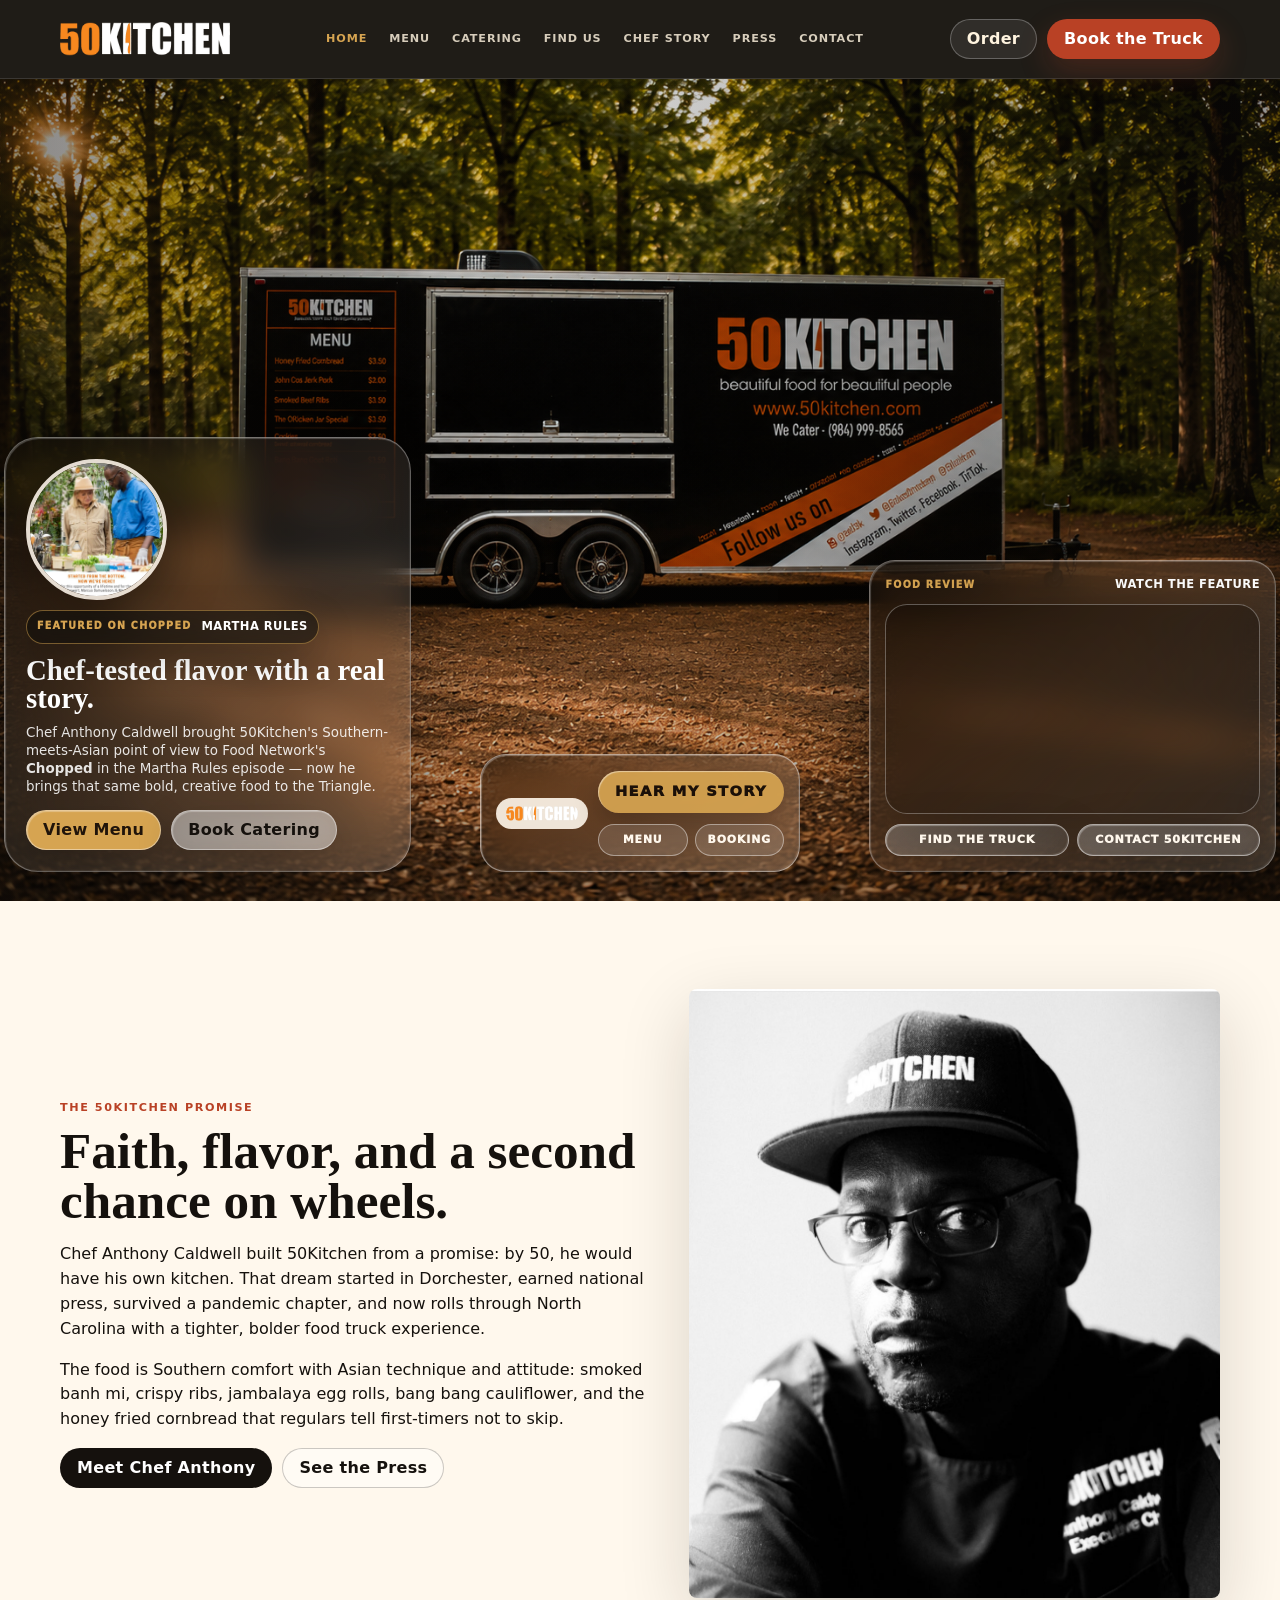
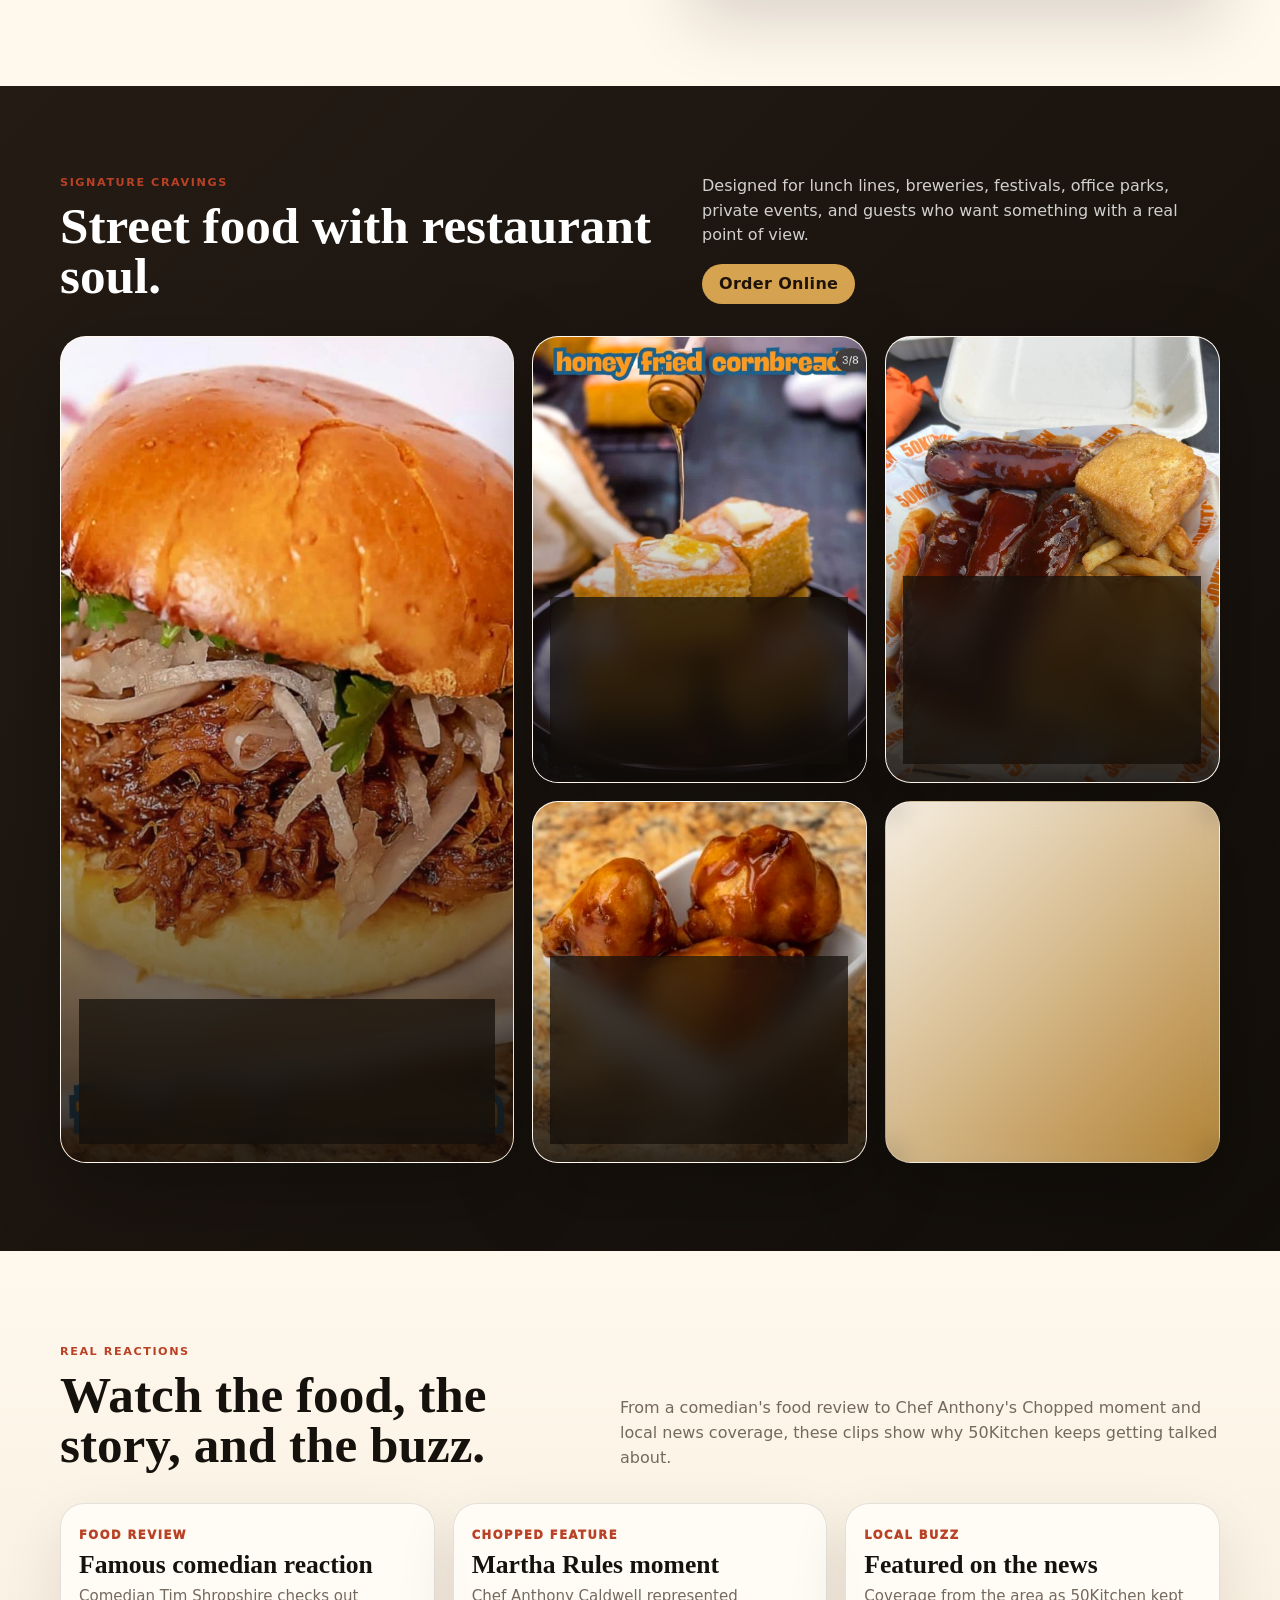
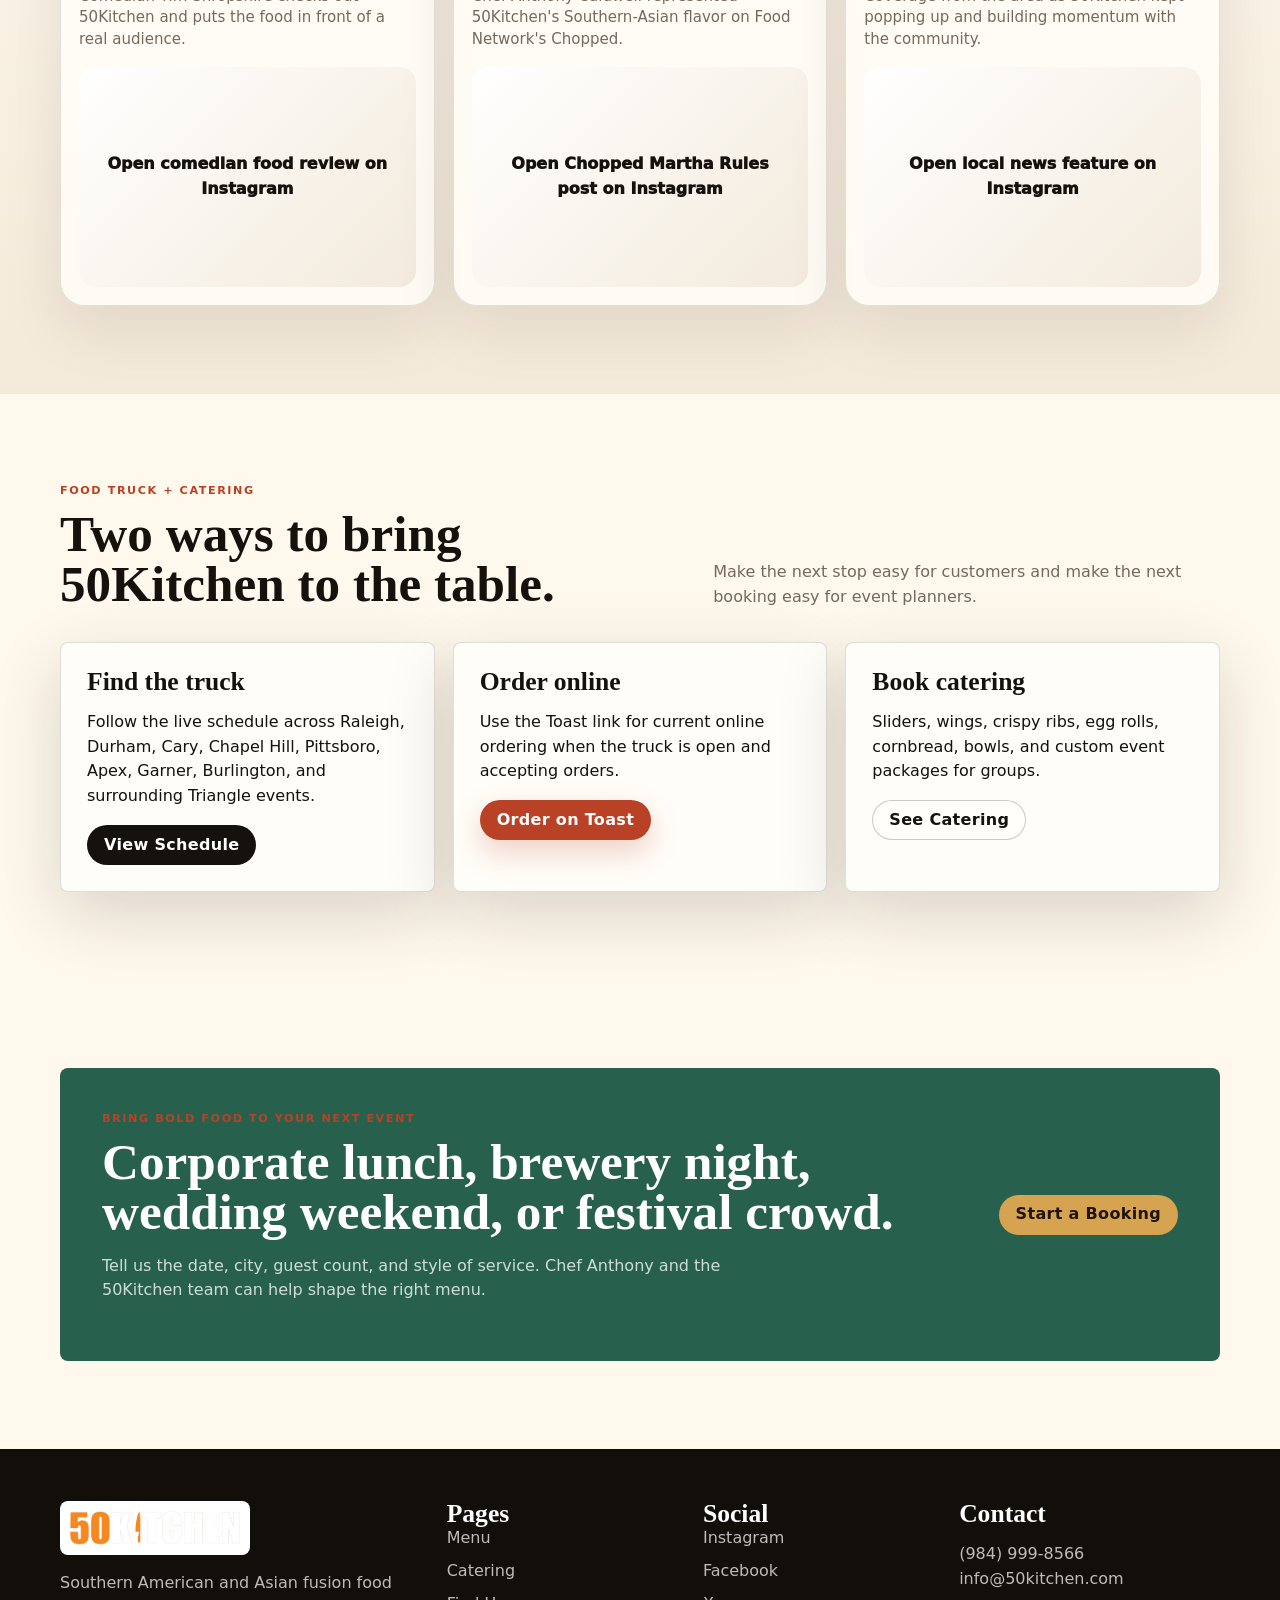
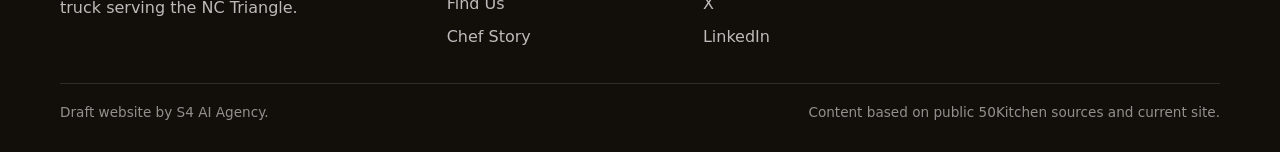
==== commit 947860a3: "Fix 50Kitchen menu images and Instagram embeds" ====
--- a/index.html
+++ b/index.html
@@ -150,15 +150,15 @@
         <div class="social-reel-grid">
           <article class="social-reel-card">
             <div class="social-reel-copy"><span>Food review</span><h3>Famous comedian reaction</h3><p>Comedian Tim Shropshire checks out 50Kitchen and puts the food in front of a real audience.</p></div>
-            <blockquote class="instagram-media" data-instgrm-captioned data-instgrm-permalink="https://www.instagram.com/reel/DMTr34sxF0T/?utm_source=ig_embed&amp;utm_campaign=loading" data-instgrm-version="14"></blockquote>
+            <blockquote class="instagram-media" data-instgrm-captioned data-instgrm-permalink="https://www.instagram.com/reel/DMTr34sxF0T/?utm_source=ig_embed&amp;utm_campaign=loading" data-instgrm-version="14"><a class="insta-fallback" href="https://www.instagram.com/reel/DMTr34sxF0T/" target="_blank" rel="noopener">Open comedian food review on Instagram</a></blockquote>
           </article>
           <article class="social-reel-card">
             <div class="social-reel-copy"><span>Chopped feature</span><h3>Martha Rules moment</h3><p>Chef Anthony Caldwell represented 50Kitchen's Southern-Asian flavor on Food Network's Chopped.</p></div>
-            <blockquote class="instagram-media" data-instgrm-captioned data-instgrm-permalink="https://www.instagram.com/p/COdR4LILily/?utm_source=ig_embed&amp;utm_campaign=loading" data-instgrm-version="14"></blockquote>
+            <blockquote class="instagram-media" data-instgrm-captioned data-instgrm-permalink="https://www.instagram.com/p/COdR4LILily/?utm_source=ig_embed&amp;utm_campaign=loading" data-instgrm-version="14"><a class="insta-fallback" href="https://www.instagram.com/p/COdR4LILily/" target="_blank" rel="noopener">Open Chopped Martha Rules post on Instagram</a></blockquote>
           </article>
           <article class="social-reel-card">
             <div class="social-reel-copy"><span>Local buzz</span><h3>Featured on the news</h3><p>Coverage from the area as 50Kitchen kept popping up and building momentum with the community.</p></div>
-            <blockquote class="instagram-media" data-instgrm-captioned data-instgrm-permalink="https://www.instagram.com/p/CtKIiAAIPRr/?utm_source=ig_embed&amp;utm_campaign=loading" data-instgrm-version="14"></blockquote>
+            <blockquote class="instagram-media" data-instgrm-captioned data-instgrm-permalink="https://www.instagram.com/p/CtKIiAAIPRr/?utm_source=ig_embed&amp;utm_campaign=loading" data-instgrm-version="14"><a class="insta-fallback" href="https://www.instagram.com/p/CtKIiAAIPRr/" target="_blank" rel="noopener">Open local news feature on Instagram</a></blockquote>
           </article>
         </div>
       </div>
@@ -177,7 +177,7 @@
   </main>
 
   <footer class="site-footer"><div class="section-inner footer-grid"><div><img class="footer-logo" src="assets/50kitchen-logo.png" alt="50Kitchen"><p>Southern American and Asian fusion food truck serving the NC Triangle.</p></div><div><h3>Pages</h3><div class="footer-links"><a href="menu.html">Menu</a><a href="catering.html">Catering</a><a href="schedule.html">Find Us</a><a href="about.html">Chef Story</a></div></div><div><h3>Social</h3><div class="footer-links"><a href="https://www.instagram.com/chef_50/">Instagram</a><a href="https://www.facebook.com/50kitchen/">Facebook</a><a href="https://x.com/50Kitchen">X</a><a href="https://www.linkedin.com/company/50kitchen/">LinkedIn</a></div></div><div><h3>Contact</h3><p><a href="tel:+19849998566">(984) 999-8566</a><br><a href="mailto:info@50kitchen.com">info@50kitchen.com</a></p></div></div><div class="section-inner subfooter"><span>Draft website by S4 AI Agency.</span><span>Content based on public 50Kitchen sources and current site.</span></div></footer>
-  <script async src="//www.instagram.com/embed.js"></script>
+  <script async src="https://www.instagram.com/embed.js"></script>
   <script src="script.js"></script>
 </body>
 </html>
--- a/styles.css
+++ b/styles.css
@@ -664,3 +664,15 @@
   .featured-menu-card, .featured-menu-card.large { min-height: 390px; border-radius: 20px; }
   .featured-menu-copy { left: 12px; right: 12px; bottom: 12px; padding: 14px; border-radius: 16px; }
 }
+
+.insta-fallback {
+  min-height: 220px;
+  display: grid;
+  place-items: center;
+  padding: 24px;
+  border-radius: 16px;
+  color: var(--ink);
+  background: linear-gradient(135deg, #fff, #f3eadc);
+  font-weight: 950;
+  text-align: center;
+}
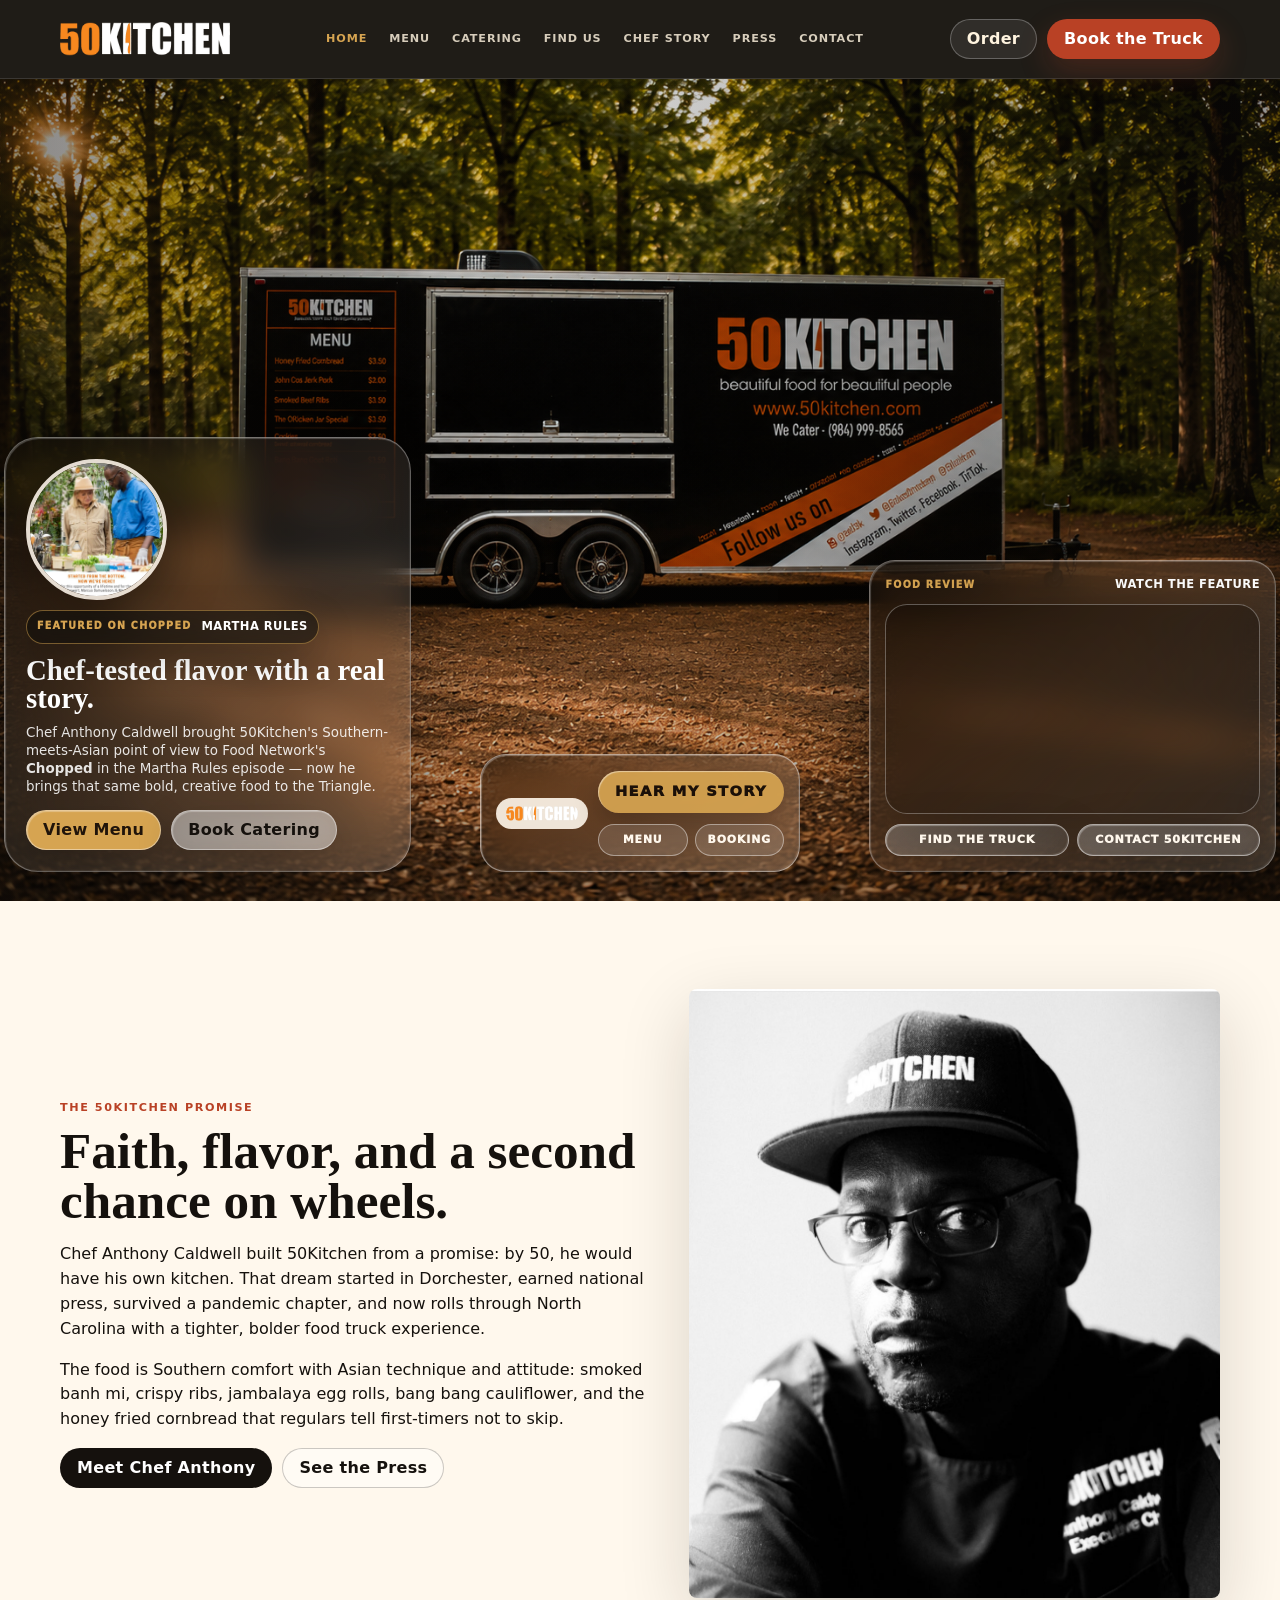
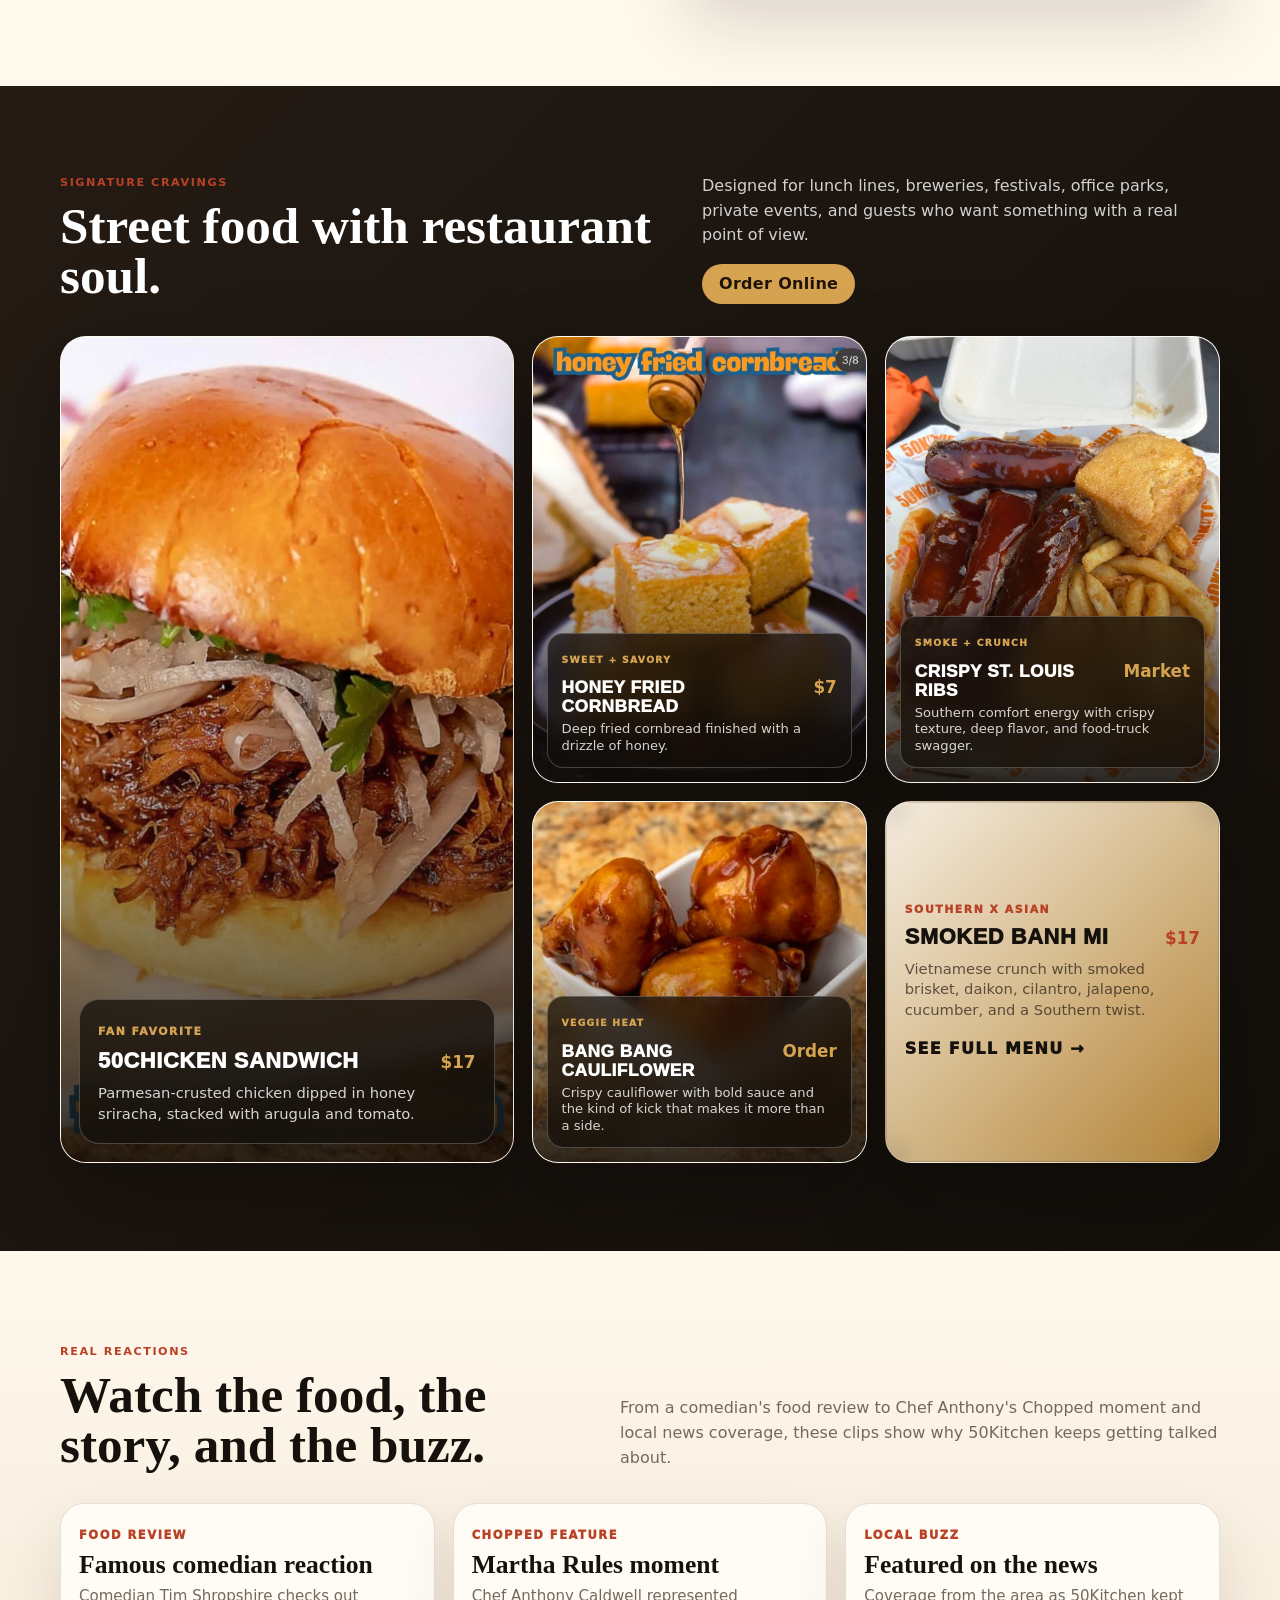
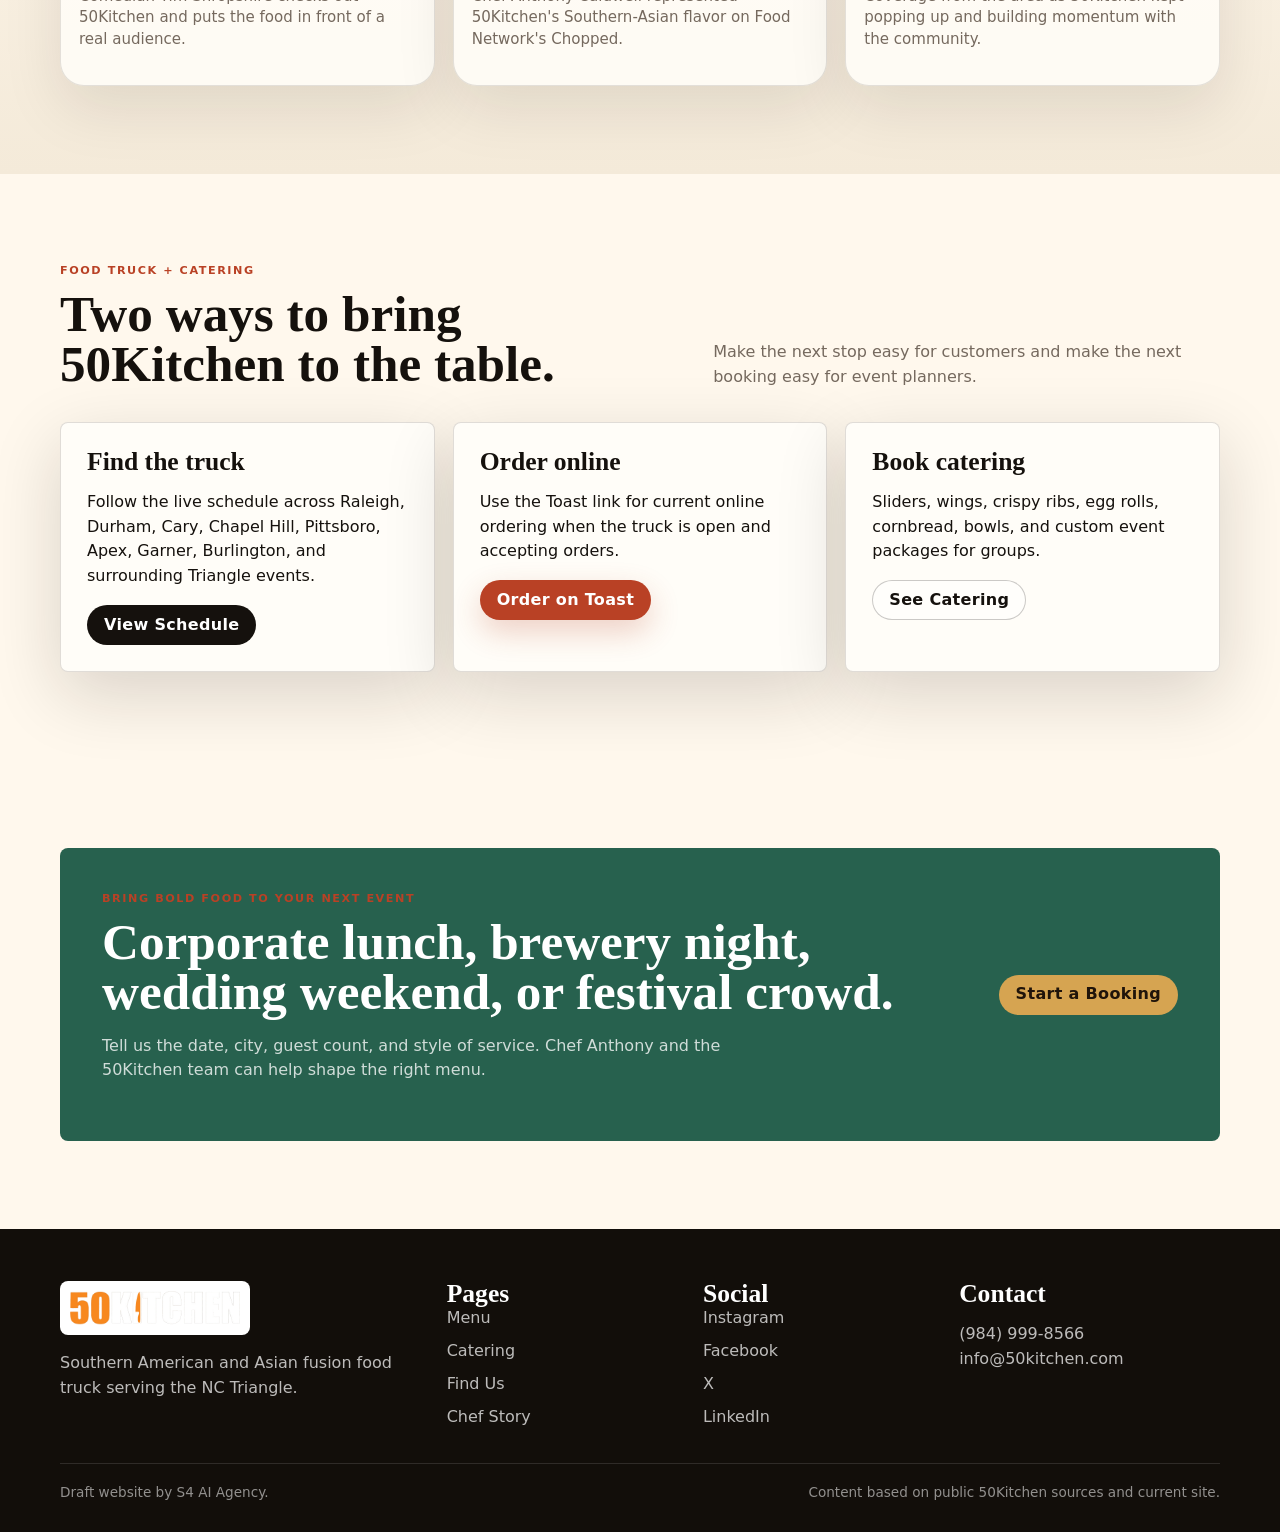
==== commit fc6dd502: "Tighten selected 50Kitchen menu overlays" ====
--- a/index.html
+++ b/index.html
@@ -120,15 +120,15 @@
           <img src="assets/hero-food-sandwich.jpg" alt="50Kitchen chicken sandwich">
           <div class="featured-menu-copy"><span class="menu-tag">Fan favorite</span><header><h3>50Chicken Sandwich</h3><strong>$17</strong></header><p>Parmesan-crusted chicken dipped in honey sriracha, stacked with arugula and tomato.</p></div>
         </article>
-        <article class="featured-menu-card">
+        <article class="featured-menu-card compact-copy">
           <img src="assets/hero-food-cornbread.jpg" alt="Honey fried cornbread">
           <div class="featured-menu-copy"><span class="menu-tag">Sweet + savory</span><header><h3>Honey Fried Cornbread</h3><strong>$7</strong></header><p>Deep fried cornbread finished with a drizzle of honey.</p></div>
         </article>
-        <article class="featured-menu-card">
+        <article class="featured-menu-card compact-copy">
           <img src="assets/hero-ribs-real.jpg" alt="Crispy St. Louis ribs">
           <div class="featured-menu-copy"><span class="menu-tag">Smoke + crunch</span><header><h3>Crispy St. Louis Ribs</h3><strong>Market</strong></header><p>Southern comfort energy with crispy texture, deep flavor, and food-truck swagger.</p></div>
         </article>
-        <article class="featured-menu-card">
+        <article class="featured-menu-card compact-copy">
           <img src="assets/bang-bang-cauliflower.jpg" alt="Bang bang cauliflower">
           <div class="featured-menu-copy"><span class="menu-tag">Veggie heat</span><header><h3>Bang Bang Cauliflower</h3><strong>Order</strong></header><p>Crispy cauliflower with bold sauce and the kind of kick that makes it more than a side.</p></div>
         </article>
@@ -150,15 +150,15 @@
         <div class="social-reel-grid">
           <article class="social-reel-card">
             <div class="social-reel-copy"><span>Food review</span><h3>Famous comedian reaction</h3><p>Comedian Tim Shropshire checks out 50Kitchen and puts the food in front of a real audience.</p></div>
-            <blockquote class="instagram-media" data-instgrm-captioned data-instgrm-permalink="https://www.instagram.com/reel/DMTr34sxF0T/?utm_source=ig_embed&amp;utm_campaign=loading" data-instgrm-version="14"><a class="insta-fallback" href="https://www.instagram.com/reel/DMTr34sxF0T/" target="_blank" rel="noopener">Open comedian food review on Instagram</a></blockquote>
+            <blockquote class="instagram-media" data-instgrm-captioned data-instgrm-permalink="https://www.instagram.com/reel/DMTr34sxF0T/?utm_source=ig_embed&amp;utm_campaign=loading" data-instgrm-version="14"></blockquote>
           </article>
           <article class="social-reel-card">
             <div class="social-reel-copy"><span>Chopped feature</span><h3>Martha Rules moment</h3><p>Chef Anthony Caldwell represented 50Kitchen's Southern-Asian flavor on Food Network's Chopped.</p></div>
-            <blockquote class="instagram-media" data-instgrm-captioned data-instgrm-permalink="https://www.instagram.com/p/COdR4LILily/?utm_source=ig_embed&amp;utm_campaign=loading" data-instgrm-version="14"><a class="insta-fallback" href="https://www.instagram.com/p/COdR4LILily/" target="_blank" rel="noopener">Open Chopped Martha Rules post on Instagram</a></blockquote>
+            <blockquote class="instagram-media" data-instgrm-captioned data-instgrm-permalink="https://www.instagram.com/p/COdR4LILily/?utm_source=ig_embed&amp;utm_campaign=loading" data-instgrm-version="14"></blockquote>
           </article>
           <article class="social-reel-card">
             <div class="social-reel-copy"><span>Local buzz</span><h3>Featured on the news</h3><p>Coverage from the area as 50Kitchen kept popping up and building momentum with the community.</p></div>
-            <blockquote class="instagram-media" data-instgrm-captioned data-instgrm-permalink="https://www.instagram.com/p/CtKIiAAIPRr/?utm_source=ig_embed&amp;utm_campaign=loading" data-instgrm-version="14"><a class="insta-fallback" href="https://www.instagram.com/p/CtKIiAAIPRr/" target="_blank" rel="noopener">Open local news feature on Instagram</a></blockquote>
+            <blockquote class="instagram-media" data-instgrm-captioned data-instgrm-permalink="https://www.instagram.com/p/CtKIiAAIPRr/?utm_source=ig_embed&amp;utm_campaign=loading" data-instgrm-version="14"></blockquote>
           </article>
         </div>
       </div>
@@ -177,7 +177,7 @@
   </main>
 
   <footer class="site-footer"><div class="section-inner footer-grid"><div><img class="footer-logo" src="assets/50kitchen-logo.png" alt="50Kitchen"><p>Southern American and Asian fusion food truck serving the NC Triangle.</p></div><div><h3>Pages</h3><div class="footer-links"><a href="menu.html">Menu</a><a href="catering.html">Catering</a><a href="schedule.html">Find Us</a><a href="about.html">Chef Story</a></div></div><div><h3>Social</h3><div class="footer-links"><a href="https://www.instagram.com/chef_50/">Instagram</a><a href="https://www.facebook.com/50kitchen/">Facebook</a><a href="https://x.com/50Kitchen">X</a><a href="https://www.linkedin.com/company/50kitchen/">LinkedIn</a></div></div><div><h3>Contact</h3><p><a href="tel:+19849998566">(984) 999-8566</a><br><a href="mailto:info@50kitchen.com">info@50kitchen.com</a></p></div></div><div class="section-inner subfooter"><span>Draft website by S4 AI Agency.</span><span>Content based on public 50Kitchen sources and current site.</span></div></footer>
-  <script async src="https://www.instagram.com/embed.js"></script>
+  <script async src="//www.instagram.com/embed.js"></script>
   <script src="script.js"></script>
 </body>
 </html>
--- a/styles.css
+++ b/styles.css
@@ -665,14 +665,14 @@
   .featured-menu-copy { left: 12px; right: 12px; bottom: 12px; padding: 14px; border-radius: 16px; }
 }
 
-.insta-fallback {
-  min-height: 220px;
-  display: grid;
-  place-items: center;
-  padding: 24px;
+.featured-menu-card.compact-copy .featured-menu-copy {
+  left: 14px;
+  right: 14px;
+  bottom: 14px;
+  padding: 12px 14px;
   border-radius: 16px;
-  color: var(--ink);
-  background: linear-gradient(135deg, #fff, #f3eadc);
-  font-weight: 950;
-  text-align: center;
-}
+}
+.featured-menu-card.compact-copy .featured-menu-copy header { margin: 4px 0 5px; }
+.featured-menu-card.compact-copy .featured-menu-copy h3 { font-size: clamp(.95rem, 1.35vw, 1.18rem); }
+.featured-menu-card.compact-copy .featured-menu-copy p { font-size: .82rem; line-height: 1.28; }
+.featured-menu-card.compact-copy .menu-tag { font-size: .58rem; }
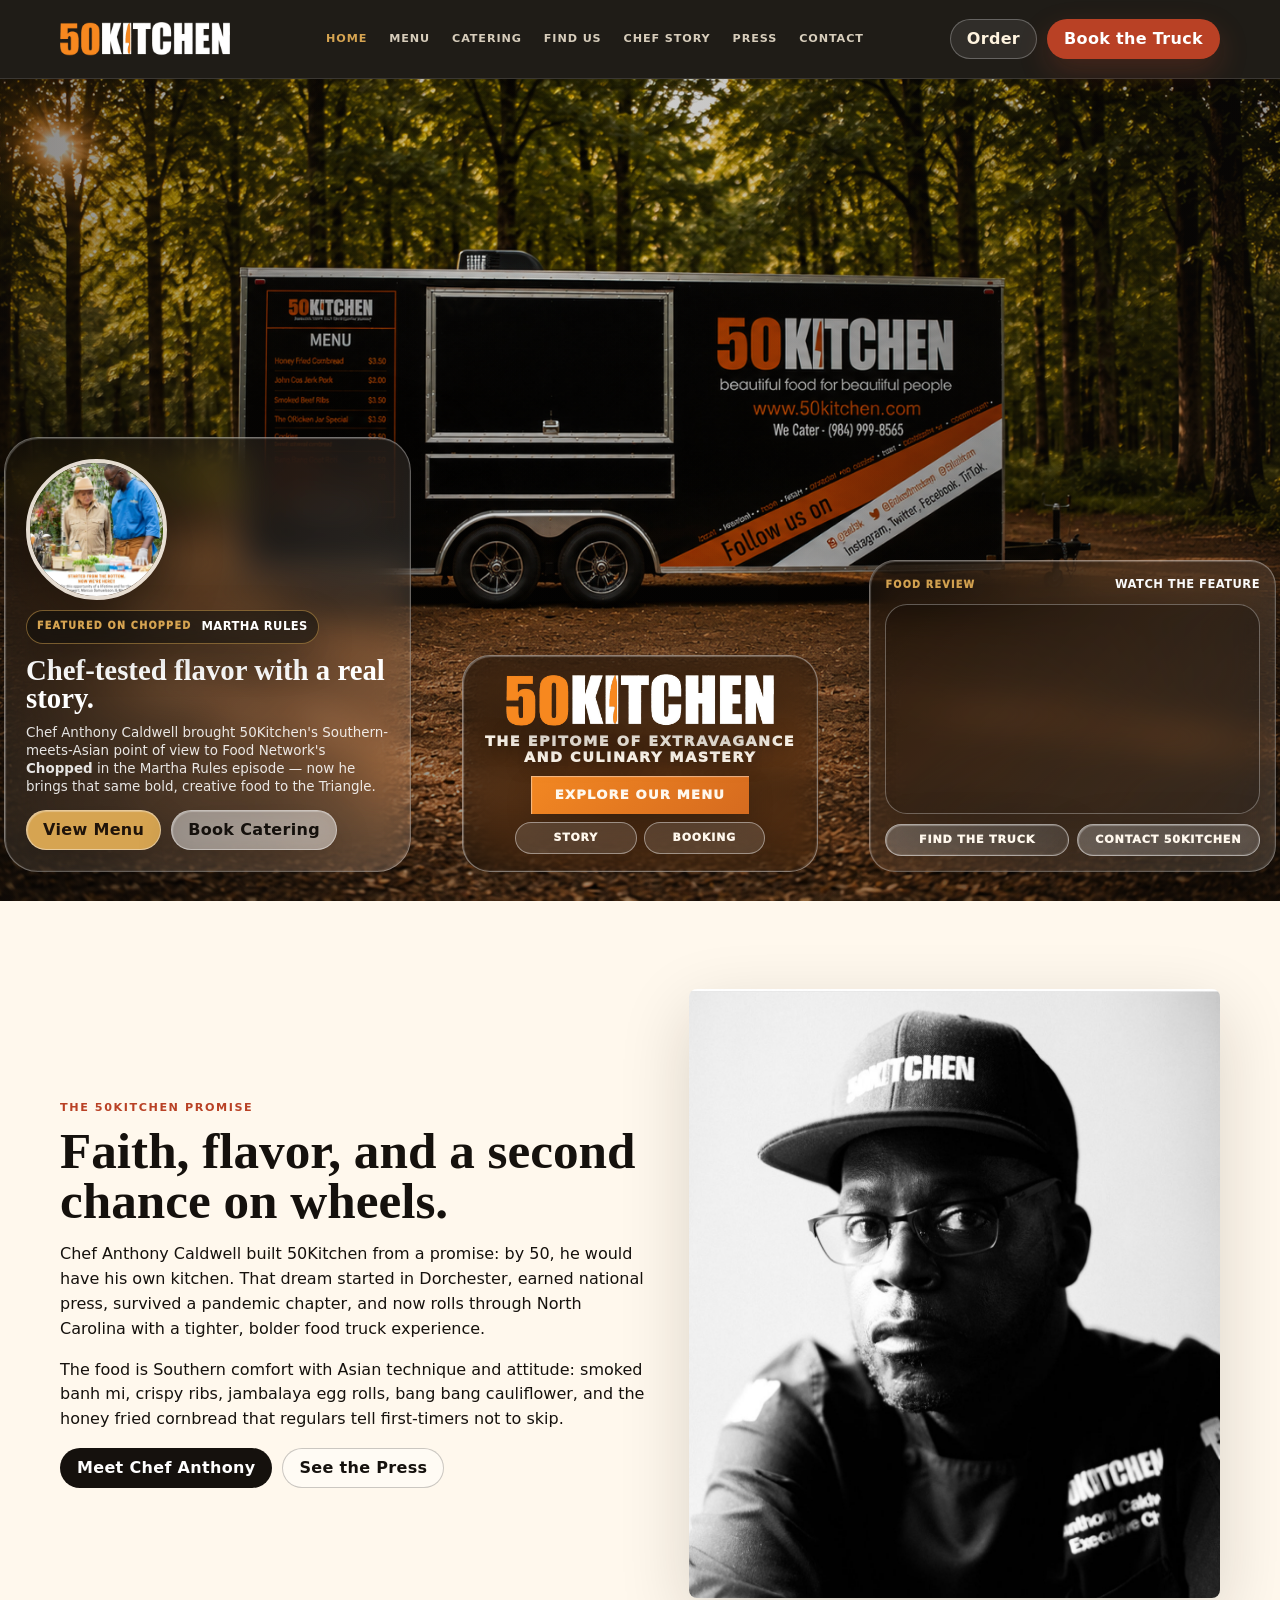
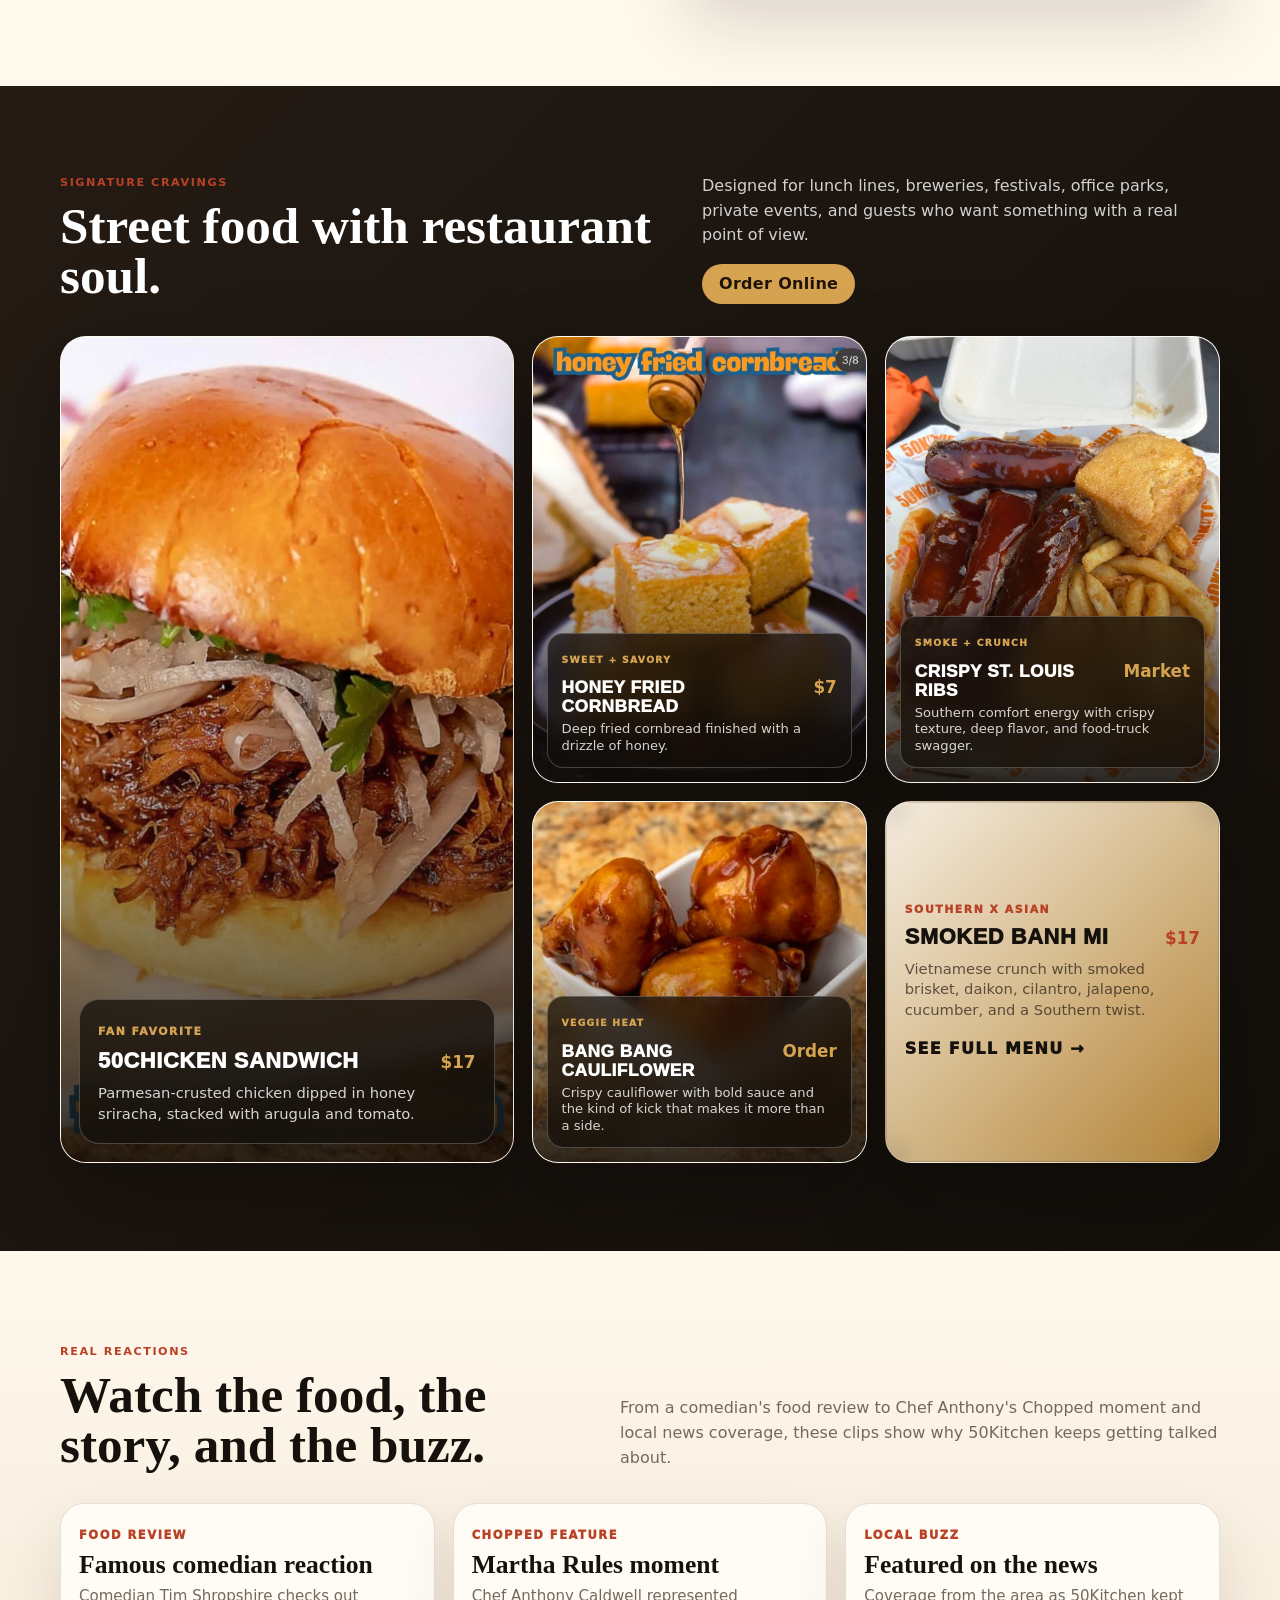
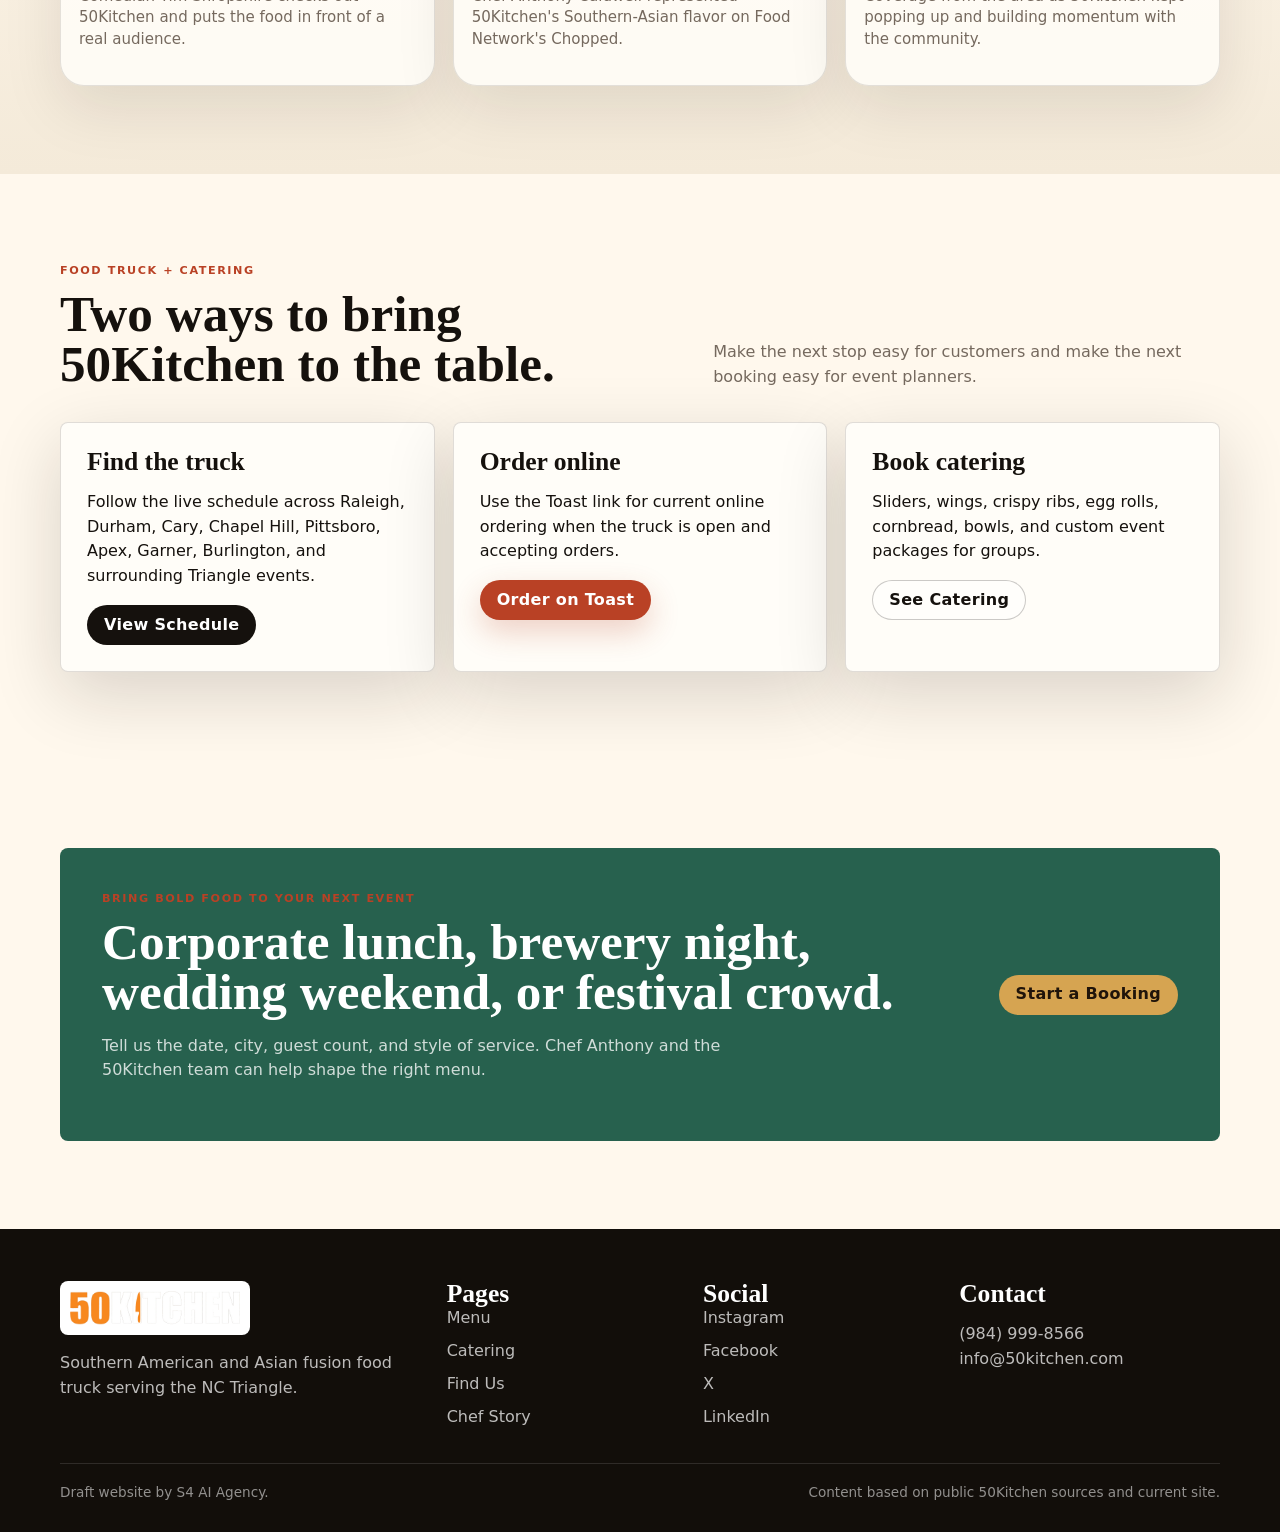
==== commit e7e2d8cb: "Rework 50Kitchen center hero widget" ====
--- a/index.html
+++ b/index.html
@@ -2,7 +2,9 @@
 <html lang="en">
 <head>
   <meta charset="utf-8">
-  <meta name="viewport" content="width=device-width, initial-scale=1">
+  <meta name="viewport" content="width=device-width, initial-scale=1, viewport-fit=cover">
+  <meta name="theme-color" content="#120e0a">
+  <meta name="apple-mobile-web-app-status-bar-style" content="black-translucent">
   <title>50Kitchen | Southern Asian Fusion Food Truck in the Triangle</title>
   <meta name="description" content="50Kitchen is Chef Anthony Caldwell's Southern American and Asian fusion food truck serving the NC Triangle with bold street food, catering, and a story of second chances.">
   <link rel="stylesheet" href="styles.css">
@@ -28,10 +30,11 @@
           <div class="hero-video-actions"><a class="hero-glass-chip" href="schedule.html">Find the Truck</a><a class="hero-glass-chip" href="contact.html">Contact 50Kitchen</a></div>
         </div>
         <div class="hero-center-cta hero-popup-trigger" data-open-modal="quickModal" role="button" tabindex="0" aria-label="Open quick actions">
-          <img src="assets/50kitchen-logo.png" alt="50Kitchen logo">
-          <a class="hero-center-main" href="#faith-flavor">Hear My Story</a>
+          <img class="hero-center-logo" src="assets/50kitchen-logo.png" alt="50Kitchen logo">
+          <p class="hero-center-slogan">The epitome of extravagance and culinary mastery</p>
+          <a class="hero-center-main" href="menu.html">Explore Our Menu</a>
           <div class="hero-center-links">
-            <a href="menu.html">Menu</a>
+            <a href="#faith-flavor">Story</a>
             <a href="catering.html">Booking</a>
           </div>
         </div>
--- a/styles.css
+++ b/styles.css
@@ -11,7 +11,7 @@
   --line: rgba(36, 27, 20, .14);
   --shadow: 0 22px 70px rgba(25, 18, 10, .16);
 }
-html { scroll-behavior: smooth; }
+html { scroll-behavior: smooth; background: #120e0a; }
 body {
   margin: 0;
   font-family: Inter, ui-sans-serif, system-ui, -apple-system, BlinkMacSystemFont, "Segoe UI", sans-serif;
@@ -257,49 +257,61 @@
   transform: none;
   align-self: end;
   justify-self: center;
-  width: min(320px, 100%);
-  min-height: 118px;
-  padding: 13px 15px 12px;
-  border: 1px solid rgba(255,255,255,.46);
-  border-radius: 26px;
+  width: min(410px, 100%);
+  min-height: 154px;
+  padding: 18px 22px 17px;
+  border: 1px solid rgba(255,255,255,.42);
+  border-radius: 28px;
   display: grid;
-  grid-template-columns: 92px 1fr;
-  grid-template-areas: "logo main" "logo links";
+  justify-items: center;
   align-items: center;
-  gap: 6px 10px;
-  background: linear-gradient(135deg, rgba(18,14,10,.52), rgba(255,255,255,.18));
+  gap: 8px;
+  text-align: center;
+  background: linear-gradient(135deg, rgba(18,14,10,.64), rgba(18,14,10,.30));
   box-shadow: 0 24px 70px rgba(0,0,0,.36), inset 1px 1px 1px rgba(255,255,255,.30), inset -1px -1px 1px rgba(255,255,255,.10);
   backdrop-filter: blur(16px) saturate(1.28);
   -webkit-backdrop-filter: blur(16px) saturate(1.28);
 }
-.hero-center-cta img {
-  grid-area: logo;
-  width: 92px;
+.hero-center-logo {
+  width: min(290px, 86%);
   height: auto;
-  padding: 8px 10px;
-  border-radius: 999px;
-  background: rgba(255,248,237,.90);
+  padding: 0;
+  border-radius: 0;
+  background: transparent;
+  filter: drop-shadow(0 12px 22px rgba(0,0,0,.42));
+}
+.hero-center-slogan {
+  margin: -2px 0 2px;
+  max-width: 340px;
+  color: #fff8ed;
+  font-size: clamp(.9rem, 1vw, 1.05rem);
+  line-height: 1.15;
+  font-weight: 950;
+  letter-spacing: .105em;
+  text-transform: uppercase;
+  text-shadow: 0 2px 18px rgba(0,0,0,.50);
 }
 .hero-center-main {
-  grid-area: main;
+
   display: inline-flex;
   align-items: center;
   justify-content: center;
-  min-height: 42px;
-  border-radius: 999px;
-  color: #1b1008;
-  background: rgba(214,164,81,.92);
-  font-size: .92rem;
+  min-height: 38px;
+  padding: 0 24px;
+  border-radius: 0;
+  color: #fff8ed;
+  background: linear-gradient(135deg, #f28722, #d66b1f);
+  font-size: .82rem;
   font-weight: 950;
   letter-spacing: .09em;
   text-transform: uppercase;
   box-shadow: inset 1px 1px 1px rgba(255,255,255,.46), 0 10px 26px rgba(0,0,0,.20);
 }
 .hero-center-links {
-  grid-area: links;
   display: grid;
   grid-template-columns: 1fr 1fr;
   gap: 7px;
+  width: min(250px, 100%);
 }
 .hero-center-links a {
   min-height: 32px;
@@ -676,3 +688,26 @@
 .featured-menu-card.compact-copy .featured-menu-copy h3 { font-size: clamp(.95rem, 1.35vw, 1.18rem); }
 .featured-menu-card.compact-copy .featured-menu-copy p { font-size: .82rem; line-height: 1.28; }
 .featured-menu-card.compact-copy .menu-tag { font-size: .58rem; }
+
+@media (max-width: 720px) {
+  body { background: var(--cream); }
+  main { background: var(--cream); }
+  .site-header { background: #120e0a; }
+  .hero {
+    background: #120e0a;
+    min-height: calc(100dvh - 72px + 140px) !important;
+    height: calc(100dvh - 72px + 140px) !important;
+  }
+  .hero-photo-inner {
+    min-height: calc(100dvh - 72px + 140px) !important;
+    height: calc(100dvh - 72px + 140px) !important;
+  }
+  .mobile-pill-stack {
+    transform: translateY(-128px);
+  }
+  #faith-flavor {
+    background: var(--cream);
+    color: var(--ink);
+    padding-top: 72px;
+  }
+}
